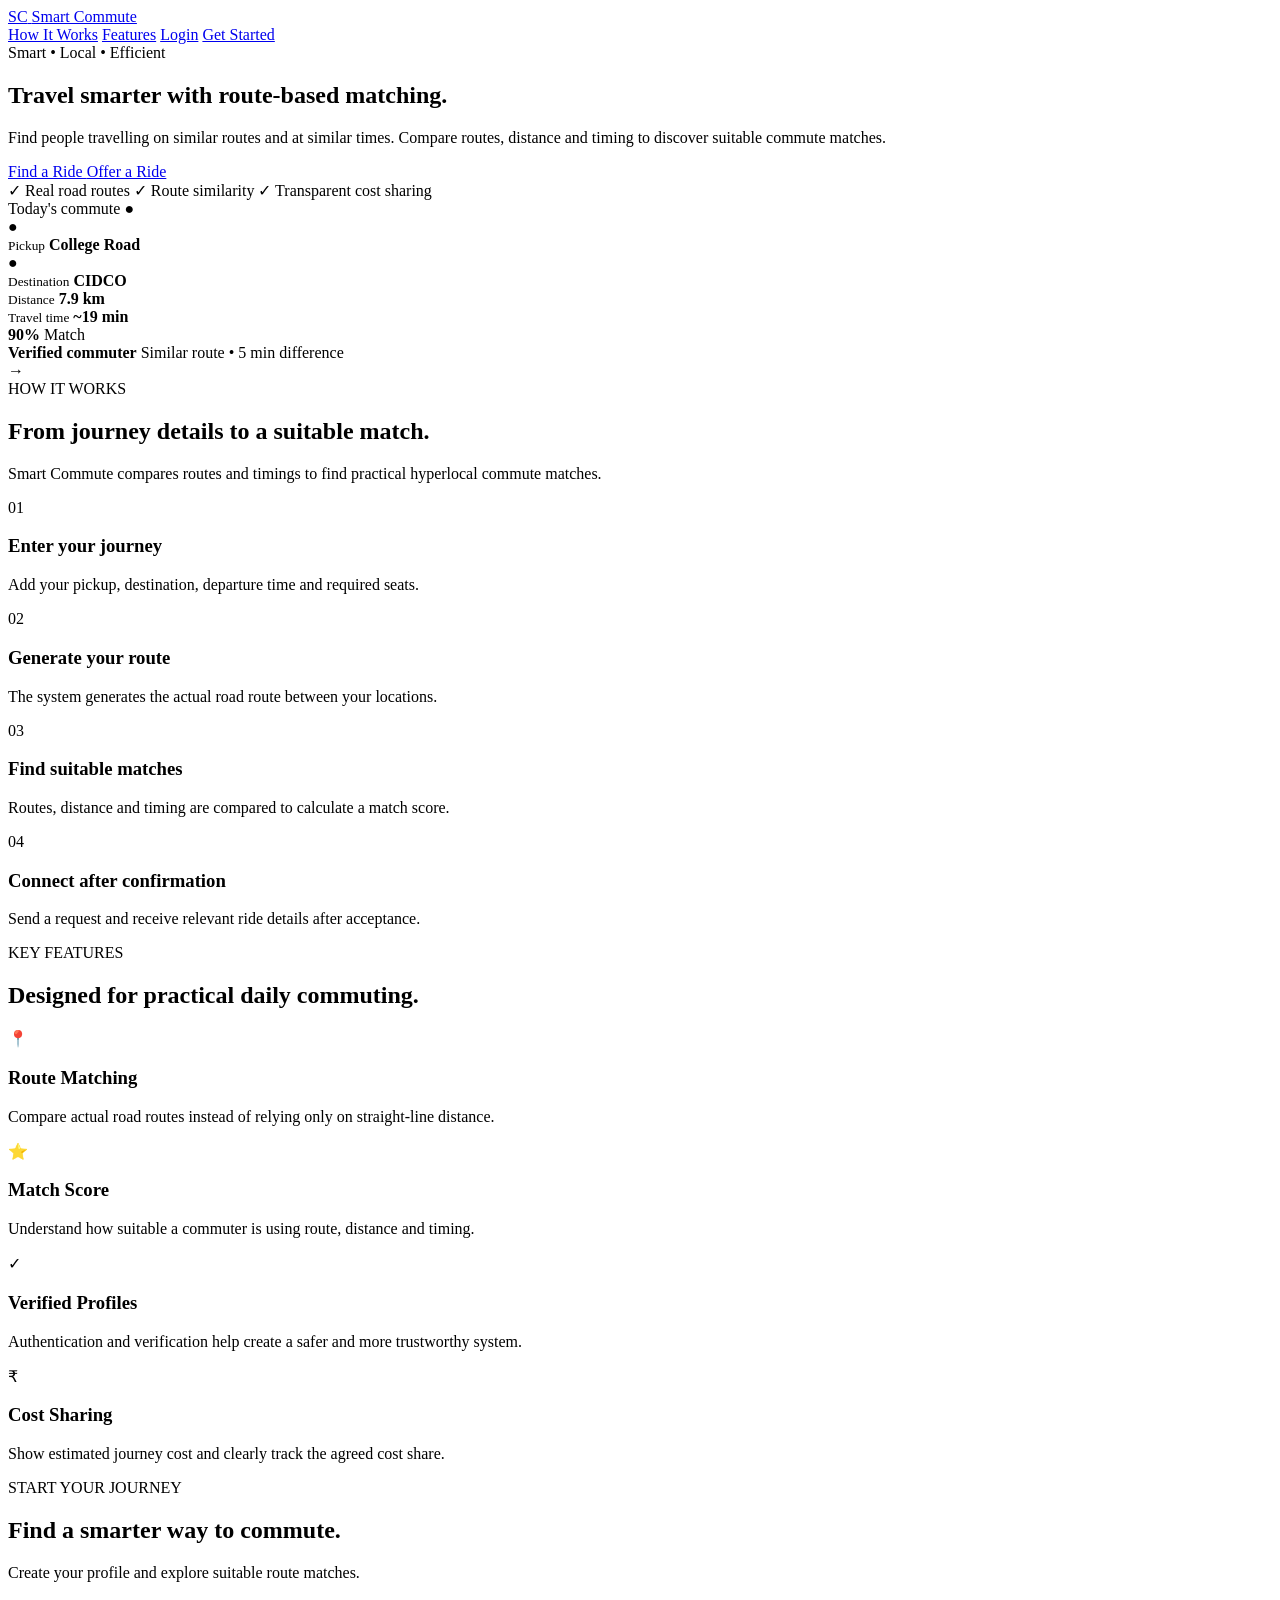
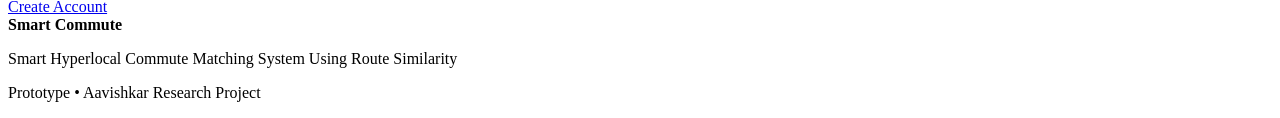
==== index.html @ ad4ae544 "Add initial index.html for Smart Commute app This is the initial commit of the index.html file, whic" ====
<!DOCTYPE html>
<html lang="en">
<head>
    <meta charset="UTF-8">
    <meta name="viewport" content="width=device-width, initial-scale=1.0">

    <title>Smart Commute | Hyperlocal Route Matching</title>

    <link rel="stylesheet" href="css/style.css">
</head>

<body>

    <!-- ================= NAVBAR ================= -->

    <header class="navbar">

        <div class="nav-container">

            <a href="index.html" class="logo">
                <span class="logo-icon">SC</span>
                <span>Smart Commute</span>
            </a>

            <nav class="nav-links">
                <a href="#how-it-works">How It Works</a>
                <a href="#features">Features</a>
                <a href="login.html" class="nav-login">Login</a>
                <a href="register.html" class="btn btn-small">Get Started</a>
            </nav>

        </div>

    </header>


    <!-- ================= HERO ================= -->

    <main>

        <section class="hero">

            <div class="hero-content">

                <div class="hero-badge">
                    Smart • Local • Efficient
                </div>

                <h1>
                    Travel smarter with
                    <span>route-based matching.</span>
                </h1>

                <p class="hero-description">
                    Find people travelling on similar routes and at similar times.
                    Compare routes, distance and timing to discover suitable commute matches.
                </p>

                <div class="hero-buttons">

                    <a href="login.html?mode=requester" class="btn btn-primary">
                        Find a Ride
                    </a>

                    <a href="login.html?mode=provider" class="btn btn-secondary">
                        Offer a Ride
                    </a>

                </div>

                <div class="hero-note">
                    <span>✓</span>
                    Real road routes
                    <span>✓</span>
                    Route similarity
                    <span>✓</span>
                    Transparent cost sharing
                </div>

            </div>


            <!-- Hero visual -->

            <div class="hero-visual">

                <div class="route-card">

                    <div class="route-card-header">
                        <span>Today's commute</span>
                        <span class="status-dot">●</span>
                    </div>

                    <div class="route-point">
                        <div class="point-icon pickup-point">●</div>

                        <div>
                            <small>Pickup</small>
                            <strong>College Road</strong>
                        </div>
                    </div>

                    <div class="route-line"></div>

                    <div class="route-point">
                        <div class="point-icon destination-point">●</div>

                        <div>
                            <small>Destination</small>
                            <strong>CIDCO</strong>
                        </div>
                    </div>

                    <div class="route-info">

                        <div>
                            <small>Distance</small>
                            <strong>7.9 km</strong>
                        </div>

                        <div>
                            <small>Travel time</small>
                            <strong>~19 min</strong>
                        </div>

                    </div>

                </div>


                <div class="match-preview">

                    <div class="match-score">
                        <strong>90%</strong>
                        <span>Match</span>
                    </div>

                    <div class="match-person">
                        <strong>Verified commuter</strong>
                        <span>Similar route • 5 min difference</span>
                    </div>

                    <span class="match-arrow">→</span>

                </div>

            </div>

        </section>


        <!-- ================= HOW IT WORKS ================= -->

        <section class="section" id="how-it-works">

            <div class="section-heading">

                <span class="section-label">HOW IT WORKS</span>

                <h2>
                    From journey details to a suitable match.
                </h2>

                <p>
                    Smart Commute compares routes and timings to find practical
                    hyperlocal commute matches.
                </p>

            </div>


            <div class="steps">

                <div class="step-card">

                    <div class="step-number">01</div>

                    <h3>Enter your journey</h3>

                    <p>
                        Add your pickup, destination, departure time and required seats.
                    </p>

                </div>


                <div class="step-card">

                    <div class="step-number">02</div>

                    <h3>Generate your route</h3>

                    <p>
                        The system generates the actual road route between your locations.
                    </p>

                </div>


                <div class="step-card">

                    <div class="step-number">03</div>

                    <h3>Find suitable matches</h3>

                    <p>
                        Routes, distance and timing are compared to calculate a match score.
                    </p>

                </div>


                <div class="step-card">

                    <div class="step-number">04</div>

                    <h3>Connect after confirmation</h3>

                    <p>
                        Send a request and receive relevant ride details after acceptance.
                    </p>

                </div>

            </div>

        </section>


        <!-- ================= FEATURES ================= -->

        <section class="section features-section" id="features">

            <div class="section-heading">

                <span class="section-label">KEY FEATURES</span>

                <h2>
                    Designed for practical daily commuting.
                </h2>

            </div>


            <div class="feature-grid">

                <article class="feature-card">

                    <div class="feature-icon">📍</div>

                    <h3>Route Matching</h3>

                    <p>
                        Compare actual road routes instead of relying only on straight-line distance.
                    </p>

                </article>


                <article class="feature-card">

                    <div class="feature-icon">⭐</div>

                    <h3>Match Score</h3>

                    <p>
                        Understand how suitable a commuter is using route, distance and timing.
                    </p>

                </article>


                <article class="feature-card">

                    <div class="feature-icon">✓</div>

                    <h3>Verified Profiles</h3>

                    <p>
                        Authentication and verification help create a safer and more trustworthy system.
                    </p>

                </article>


                <article class="feature-card">

                    <div class="feature-icon">₹</div>

                    <h3>Cost Sharing</h3>

                    <p>
                        Show estimated journey cost and clearly track the agreed cost share.
                    </p>

                </article>

            </div>

        </section>


        <!-- ================= CTA ================= -->

        <section class="cta-section">

            <div>

                <span class="section-label">START YOUR JOURNEY</span>

                <h2>
                    Find a smarter way to commute.
                </h2>

                <p>
                    Create your profile and explore suitable route matches.
                </p>

            </div>

            <a href="register.html" class="btn btn-primary">
                Create Account
            </a>

        </section>

    </main>


    <!-- ================= FOOTER ================= -->

    <footer class="footer">

        <div class="footer-container">

            <div>
                <strong>Smart Commute</strong>
                <p>
                    Smart Hyperlocal Commute Matching System Using Route Similarity
                </p>
            </div>

            <p class="footer-copy">
                Prototype • Aavishkar Research Project
            </p>

        </div>

    </footer>


    <script src="js/app.js"></script>

</body>
</html>
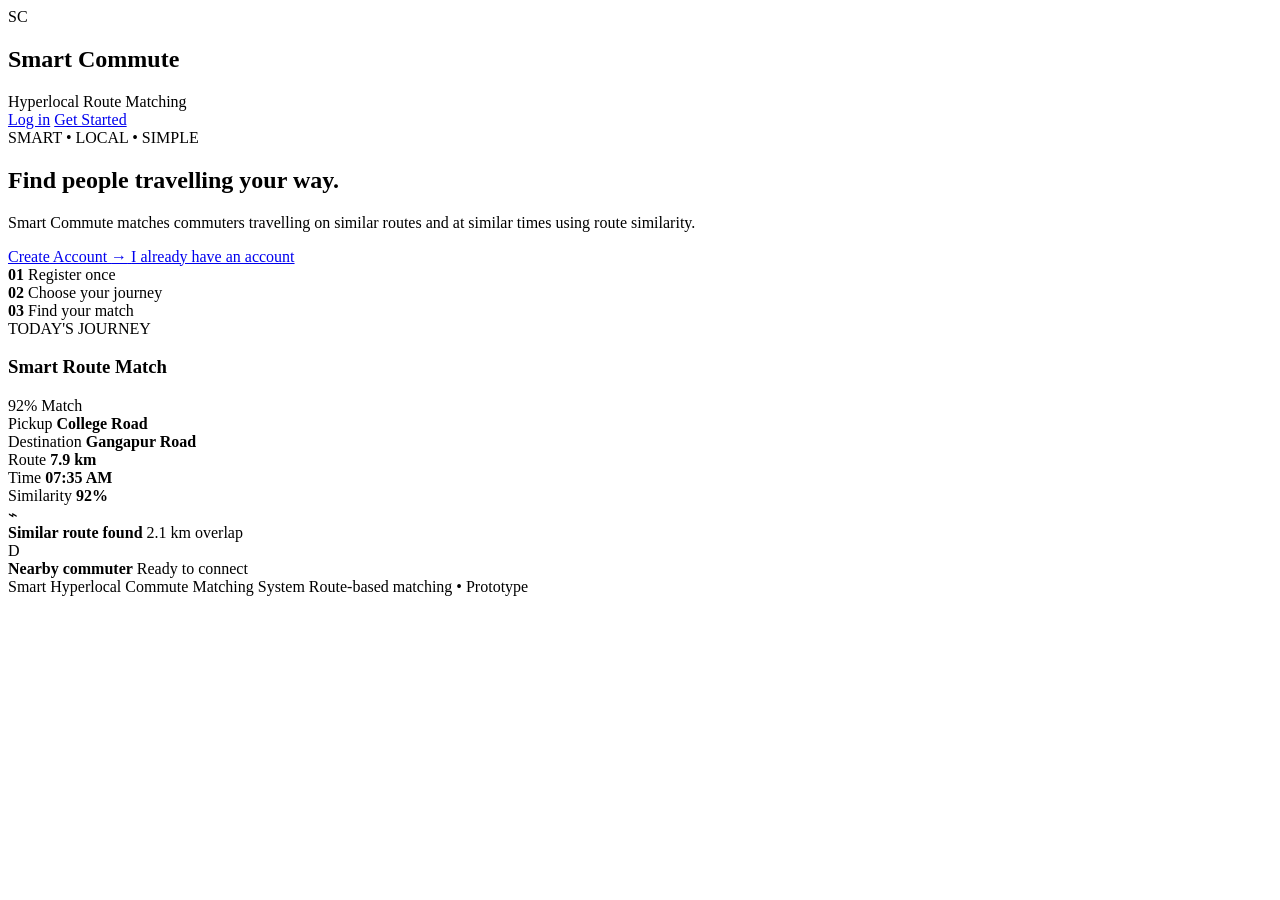
==== commit 674f2ded: "Update index.html" ====
--- a/index.html
+++ b/index.html
@@ -4,352 +4,172 @@
     <meta charset="UTF-8">
     <meta name="viewport" content="width=device-width, initial-scale=1.0">
 
-    <title>Smart Commute | Hyperlocal Route Matching</title>
+    <title>Smart Commute | Hyperlocal Ride Matching</title>
 
     <link rel="stylesheet" href="css/style.css">
 </head>
 
 <body>
 
-    <!-- ================= NAVBAR ================= -->
+<header class="navbar">
+    <div class="brand">
+        <div class="brand-icon">SC</div>
+        <div>
+            <h2>Smart Commute</h2>
+            <span>Hyperlocal Route Matching</span>
+        </div>
+    </div>
 
-    <header class="navbar">
+    <div class="nav-actions">
+        <a href="login.html" class="nav-login">Log in</a>
+        <a href="register.html" class="nav-register">Get Started</a>
+    </div>
+</header>
 
-        <div class="nav-container">
 
-            <a href="index.html" class="logo">
-                <span class="logo-icon">SC</span>
-                <span>Smart Commute</span>
+<main class="hero">
+
+    <section class="hero-content">
+
+        <div class="eyebrow">
+            SMART • LOCAL • SIMPLE
+        </div>
+
+        <h1>
+            Find people travelling
+            <span>your way.</span>
+        </h1>
+
+        <p class="hero-text">
+            Smart Commute matches commuters travelling on similar
+            routes and at similar times using route similarity.
+        </p>
+
+        <div class="hero-buttons">
+            <a href="register.html" class="primary-btn">
+                Create Account
+                <span>→</span>
             </a>
 
-            <nav class="nav-links">
-                <a href="#how-it-works">How It Works</a>
-                <a href="#features">Features</a>
-                <a href="login.html" class="nav-login">Login</a>
-                <a href="register.html" class="btn btn-small">Get Started</a>
-            </nav>
-
+            <a href="login.html" class="secondary-btn">
+                I already have an account
+            </a>
         </div>
 
-    </header>
+        <div class="trust-row">
+            <div>
+                <strong>01</strong>
+                <span>Register once</span>
+            </div>
+
+            <div>
+                <strong>02</strong>
+                <span>Choose your journey</span>
+            </div>
+
+            <div>
+                <strong>03</strong>
+                <span>Find your match</span>
+            </div>
+        </div>
+
+    </section>
 
 
-    <!-- ================= HERO ================= -->
+    <section class="hero-visual">
 
-    <main>
+        <div class="route-card">
 
-        <section class="hero">
-
-            <div class="hero-content">
-
-                <div class="hero-badge">
-                    Smart • Local • Efficient
+            <div class="route-top">
+                <div>
+                    <span class="small-label">TODAY'S JOURNEY</span>
+                    <h3>Smart Route Match</h3>
                 </div>
 
-                <h1>
-                    Travel smarter with
-                    <span>route-based matching.</span>
-                </h1>
+                <div class="match-badge">92% Match</div>
+            </div>
 
-                <p class="hero-description">
-                    Find people travelling on similar routes and at similar times.
-                    Compare routes, distance and timing to discover suitable commute matches.
-                </p>
 
-                <div class="hero-buttons">
+            <div class="route-line">
 
-                    <a href="login.html?mode=requester" class="btn btn-primary">
-                        Find a Ride
-                    </a>
+                <div class="route-point">
+                    <div class="point start"></div>
 
-                    <a href="login.html?mode=provider" class="btn btn-secondary">
-                        Offer a Ride
-                    </a>
-
+                    <div>
+                        <span>Pickup</span>
+                        <strong>College Road</strong>
+                    </div>
                 </div>
 
-                <div class="hero-note">
-                    <span>✓</span>
-                    Real road routes
-                    <span>✓</span>
-                    Route similarity
-                    <span>✓</span>
-                    Transparent cost sharing
+
+                <div class="route-path">
+                    <div class="path-line"></div>
+                    <div class="path-dot"></div>
+                    <div class="path-line"></div>
+                </div>
+
+
+                <div class="route-point">
+                    <div class="point end"></div>
+
+                    <div>
+                        <span>Destination</span>
+                        <strong>Gangapur Road</strong>
+                    </div>
                 </div>
 
             </div>
 
 
-            <!-- Hero visual -->
+            <div class="route-stats">
 
-            <div class="hero-visual">
-
-                <div class="route-card">
-
-                    <div class="route-card-header">
-                        <span>Today's commute</span>
-                        <span class="status-dot">●</span>
-                    </div>
-
-                    <div class="route-point">
-                        <div class="point-icon pickup-point">●</div>
-
-                        <div>
-                            <small>Pickup</small>
-                            <strong>College Road</strong>
-                        </div>
-                    </div>
-
-                    <div class="route-line"></div>
-
-                    <div class="route-point">
-                        <div class="point-icon destination-point">●</div>
-
-                        <div>
-                            <small>Destination</small>
-                            <strong>CIDCO</strong>
-                        </div>
-                    </div>
-
-                    <div class="route-info">
-
-                        <div>
-                            <small>Distance</small>
-                            <strong>7.9 km</strong>
-                        </div>
-
-                        <div>
-                            <small>Travel time</small>
-                            <strong>~19 min</strong>
-                        </div>
-
-                    </div>
-
+                <div>
+                    <span>Route</span>
+                    <strong>7.9 km</strong>
                 </div>
 
+                <div>
+                    <span>Time</span>
+                    <strong>07:35 AM</strong>
+                </div>
 
-                <div class="match-preview">
-
-                    <div class="match-score">
-                        <strong>90%</strong>
-                        <span>Match</span>
-                    </div>
-
-                    <div class="match-person">
-                        <strong>Verified commuter</strong>
-                        <span>Similar route • 5 min difference</span>
-                    </div>
-
-                    <span class="match-arrow">→</span>
-
+                <div>
+                    <span>Similarity</span>
+                    <strong>92%</strong>
                 </div>
 
             </div>
 
-        </section>
+        </div>
 
 
-        <!-- ================= HOW IT WORKS ================= -->
-
-        <section class="section" id="how-it-works">
-
-            <div class="section-heading">
-
-                <span class="section-label">HOW IT WORKS</span>
-
-                <h2>
-                    From journey details to a suitable match.
-                </h2>
-
-                <p>
-                    Smart Commute compares routes and timings to find practical
-                    hyperlocal commute matches.
-                </p>
-
+        <div class="floating-card floating-one">
+            <div class="floating-icon">⌁</div>
+            <div>
+                <strong>Similar route found</strong>
+                <span>2.1 km overlap</span>
             </div>
+        </div>
 
 
-            <div class="steps">
+        <div class="floating-card floating-two">
+            <div class="avatar">D</div>
+            <div>
+                <strong>Nearby commuter</strong>
+                <span>Ready to connect</span>
+            </div>
+        </div>
 
-                <div class="step-card">
+    </section>
 
-                    <div class="step-number">01</div>
-
-                    <h3>Enter your journey</h3>
-
-                    <p>
-                        Add your pickup, destination, departure time and required seats.
-                    </p>
-
-                </div>
+</main>
 
 
-                <div class="step-card">
-
-                    <div class="step-number">02</div>
-
-                    <h3>Generate your route</h3>
-
-                    <p>
-                        The system generates the actual road route between your locations.
-                    </p>
-
-                </div>
+<footer class="landing-footer">
+    <span>Smart Hyperlocal Commute Matching System</span>
+    <span>Route-based matching • Prototype</span>
+</footer>
 
 
-                <div class="step-card">
-
-                    <div class="step-number">03</div>
-
-                    <h3>Find suitable matches</h3>
-
-                    <p>
-                        Routes, distance and timing are compared to calculate a match score.
-                    </p>
-
-                </div>
-
-
-                <div class="step-card">
-
-                    <div class="step-number">04</div>
-
-                    <h3>Connect after confirmation</h3>
-
-                    <p>
-                        Send a request and receive relevant ride details after acceptance.
-                    </p>
-
-                </div>
-
-            </div>
-
-        </section>
-
-
-        <!-- ================= FEATURES ================= -->
-
-        <section class="section features-section" id="features">
-
-            <div class="section-heading">
-
-                <span class="section-label">KEY FEATURES</span>
-
-                <h2>
-                    Designed for practical daily commuting.
-                </h2>
-
-            </div>
-
-
-            <div class="feature-grid">
-
-                <article class="feature-card">
-
-                    <div class="feature-icon">📍</div>
-
-                    <h3>Route Matching</h3>
-
-                    <p>
-                        Compare actual road routes instead of relying only on straight-line distance.
-                    </p>
-
-                </article>
-
-
-                <article class="feature-card">
-
-                    <div class="feature-icon">⭐</div>
-
-                    <h3>Match Score</h3>
-
-                    <p>
-                        Understand how suitable a commuter is using route, distance and timing.
-                    </p>
-
-                </article>
-
-
-                <article class="feature-card">
-
-                    <div class="feature-icon">✓</div>
-
-                    <h3>Verified Profiles</h3>
-
-                    <p>
-                        Authentication and verification help create a safer and more trustworthy system.
-                    </p>
-
-                </article>
-
-
-                <article class="feature-card">
-
-                    <div class="feature-icon">₹</div>
-
-                    <h3>Cost Sharing</h3>
-
-                    <p>
-                        Show estimated journey cost and clearly track the agreed cost share.
-                    </p>
-
-                </article>
-
-            </div>
-
-        </section>
-
-
-        <!-- ================= CTA ================= -->
-
-        <section class="cta-section">
-
-            <div>
-
-                <span class="section-label">START YOUR JOURNEY</span>
-
-                <h2>
-                    Find a smarter way to commute.
-                </h2>
-
-                <p>
-                    Create your profile and explore suitable route matches.
-                </p>
-
-            </div>
-
-            <a href="register.html" class="btn btn-primary">
-                Create Account
-            </a>
-
-        </section>
-
-    </main>
-
-
-    <!-- ================= FOOTER ================= -->
-
-    <footer class="footer">
-
-        <div class="footer-container">
-
-            <div>
-                <strong>Smart Commute</strong>
-                <p>
-                    Smart Hyperlocal Commute Matching System Using Route Similarity
-                </p>
-            </div>
-
-            <p class="footer-copy">
-                Prototype • Aavishkar Research Project
-            </p>
-
-        </div>
-
-    </footer>
-
-
-    <script src="js/app.js"></script>
-
 </body>
-</html>
+</html>
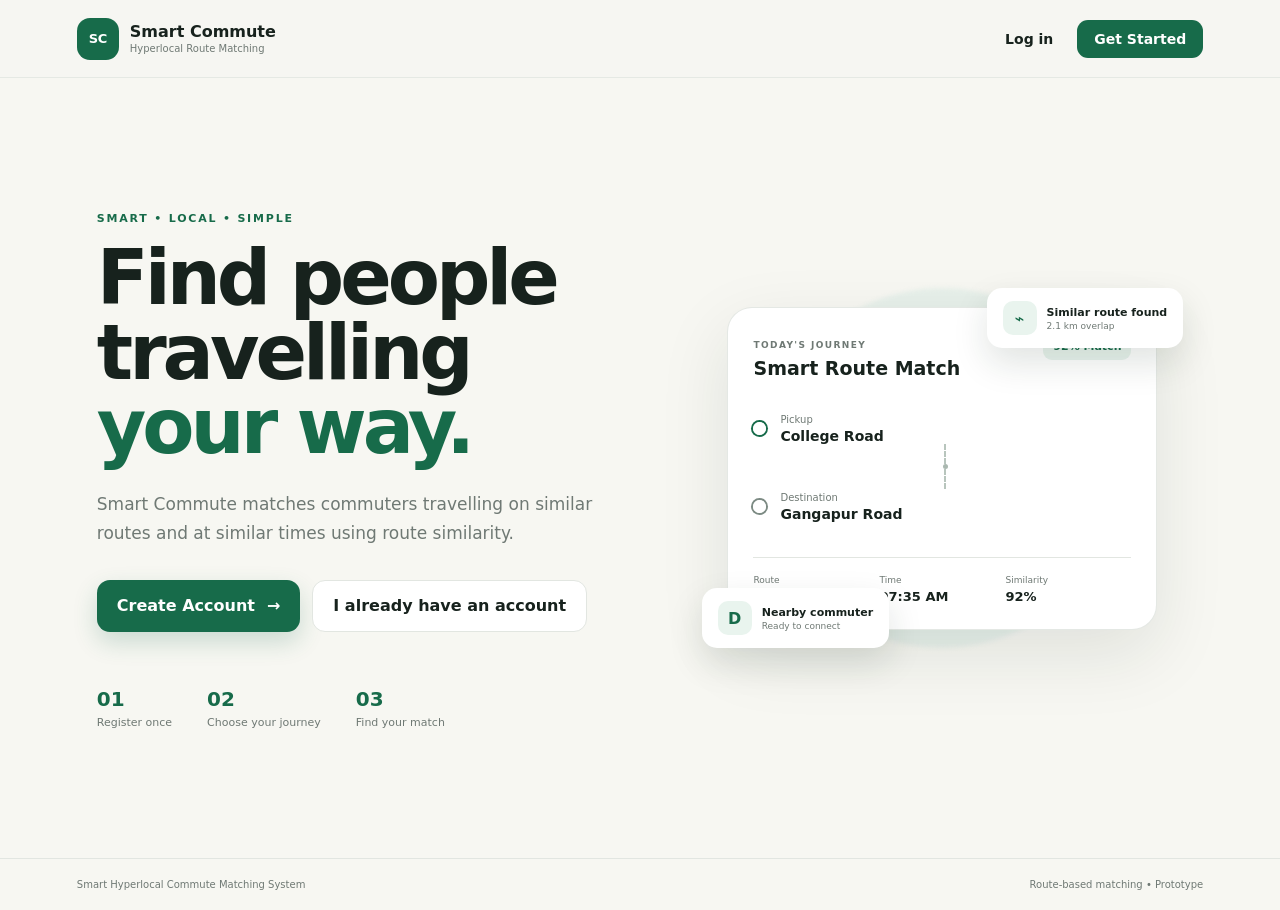
==== commit d3a6a671: "Update index.html" ====
--- a/index.html
+++ b/index.html
@@ -6,7 +6,7 @@
 
     <title>Smart Commute | Hyperlocal Ride Matching</title>
 
-    <link rel="stylesheet" href="css/style.css">
+    <link rel="stylesheet" href="style.css">
 </head>
 
 <body>
--- a/style.css
+++ b/style.css
@@ -0,0 +1,2088 @@
+/* =========================================================
+   SMART COMMUTE
+   Stage 1 UI
+   ========================================================= */
+
+
+/* ---------------------------------------------------------
+   RESET
+   --------------------------------------------------------- */
+
+* {
+    margin: 0;
+    padding: 0;
+    box-sizing: border-box;
+}
+
+
+:root {
+
+    --ink: #17221d;
+    --muted: #6f7974;
+
+    --green: #176b4a;
+    --green-dark: #0e4f36;
+    --green-light: #e9f4ee;
+
+    --cream: #f7f7f2;
+    --white: #ffffff;
+
+    --border: #e2e6e1;
+
+    --shadow:
+        0 24px 70px rgba(22, 43, 32, 0.10);
+
+    --radius: 24px;
+
+}
+
+
+html {
+    scroll-behavior: smooth;
+}
+
+
+body {
+
+    font-family:
+        Inter,
+        ui-sans-serif,
+        system-ui,
+        -apple-system,
+        BlinkMacSystemFont,
+        "Segoe UI",
+        sans-serif;
+
+    color: var(--ink);
+
+    background: var(--cream);
+
+    min-height: 100vh;
+
+}
+
+
+a {
+    color: inherit;
+    text-decoration: none;
+}
+
+
+button,
+input {
+    font: inherit;
+}
+
+
+/* ---------------------------------------------------------
+   COMMON
+   --------------------------------------------------------- */
+
+.eyebrow {
+
+    display: inline-block;
+
+    font-size: 11px;
+
+    font-weight: 800;
+
+    letter-spacing: 1.8px;
+
+    color: var(--green);
+
+}
+
+
+.brand-icon {
+
+    width: 42px;
+    height: 42px;
+
+    border-radius: 13px;
+
+    display: flex;
+    align-items: center;
+    justify-content: center;
+
+    background: var(--green);
+
+    color: white;
+
+    font-size: 13px;
+    font-weight: 900;
+
+    letter-spacing: -0.5px;
+
+}
+
+
+.primary-btn,
+.secondary-btn {
+
+    min-height: 52px;
+
+    padding: 0 20px;
+
+    border-radius: 13px;
+
+    display: inline-flex;
+
+    align-items: center;
+
+    justify-content: center;
+
+    gap: 12px;
+
+    font-weight: 750;
+
+    transition: 0.2s ease;
+
+}
+
+
+.primary-btn {
+
+    background: var(--green);
+
+    color: white;
+
+    box-shadow:
+        0 10px 25px rgba(23, 107, 74, 0.20);
+
+}
+
+
+.primary-btn:hover {
+
+    background: var(--green-dark);
+
+    transform: translateY(-2px);
+
+}
+
+
+.secondary-btn {
+
+    background: white;
+
+    border: 1px solid var(--border);
+
+}
+
+
+.secondary-btn:hover {
+
+    border-color: #bfc9c3;
+
+    transform: translateY(-2px);
+
+}
+
+
+/* ---------------------------------------------------------
+   LANDING NAVBAR
+   --------------------------------------------------------- */
+
+.navbar {
+
+    height: 78px;
+
+    padding: 0 6vw;
+
+    display: flex;
+
+    align-items: center;
+
+    justify-content: space-between;
+
+    background: rgba(247, 247, 242, 0.9);
+
+    border-bottom: 1px solid rgba(226, 230, 225, 0.8);
+
+}
+
+
+.brand {
+
+    display: flex;
+
+    align-items: center;
+
+    gap: 11px;
+
+}
+
+
+.brand h2 {
+
+    font-size: 16px;
+
+    line-height: 1.1;
+
+}
+
+
+.brand span {
+
+    display: block;
+
+    margin-top: 3px;
+
+    font-size: 10px;
+
+    color: var(--muted);
+
+}
+
+
+.nav-actions {
+
+    display: flex;
+
+    align-items: center;
+
+    gap: 10px;
+
+}
+
+
+.nav-login {
+
+    padding: 10px 14px;
+
+    font-weight: 700;
+
+    font-size: 14px;
+
+}
+
+
+.nav-register {
+
+    padding: 11px 17px;
+
+    border-radius: 11px;
+
+    background: var(--green);
+
+    color: white;
+
+    font-size: 14px;
+
+    font-weight: 750;
+
+}
+
+
+/* ---------------------------------------------------------
+   LANDING HERO
+   --------------------------------------------------------- */
+
+.hero {
+
+    min-height: calc(100vh - 120px);
+
+    max-width: 1240px;
+
+    margin: auto;
+
+    padding: 80px 6vw;
+
+    display: grid;
+
+    grid-template-columns: 1fr 0.9fr;
+
+    align-items: center;
+
+    gap: 70px;
+
+}
+
+
+.hero-content h1 {
+
+    margin-top: 15px;
+
+    max-width: 650px;
+
+    font-size: clamp(46px, 6vw, 76px);
+
+    line-height: 0.98;
+
+    letter-spacing: -4px;
+
+}
+
+
+.hero-content h1 span {
+
+    color: var(--green);
+
+}
+
+
+.hero-text {
+
+    max-width: 560px;
+
+    margin-top: 25px;
+
+    color: var(--muted);
+
+    font-size: 17px;
+
+    line-height: 1.7;
+
+}
+
+
+.hero-buttons {
+
+    margin-top: 32px;
+
+    display: flex;
+
+    gap: 12px;
+
+    flex-wrap: wrap;
+
+}
+
+
+.trust-row {
+
+    margin-top: 55px;
+
+    display: flex;
+
+    gap: 35px;
+
+}
+
+
+.trust-row div {
+
+    display: flex;
+
+    flex-direction: column;
+
+    gap: 5px;
+
+}
+
+
+.trust-row strong {
+
+    font-size: 20px;
+
+    color: var(--green);
+
+}
+
+
+.trust-row span {
+
+    font-size: 11px;
+
+    color: var(--muted);
+
+}
+/* ---------------------------------------------------------
+   HERO VISUAL
+   --------------------------------------------------------- */
+
+.hero-visual {
+
+    min-height: 460px;
+
+    position: relative;
+
+    display: flex;
+
+    align-items: center;
+
+    justify-content: center;
+
+}
+
+
+.hero-visual::before {
+
+    content: "";
+
+    position: absolute;
+
+    width: 360px;
+
+    height: 360px;
+
+    border-radius: 50%;
+
+    background: #e7f0ea;
+
+    filter: blur(2px);
+
+}
+
+
+.route-card {
+
+    position: relative;
+
+    z-index: 2;
+
+    width: min(430px, 90%);
+
+    padding: 25px;
+
+    border-radius: 25px;
+
+    background: white;
+
+    box-shadow: var(--shadow);
+
+    border: 1px solid rgba(226, 230, 225, 0.9);
+
+}
+
+
+.route-top {
+
+    display: flex;
+
+    justify-content: space-between;
+
+    align-items: flex-start;
+
+    gap: 15px;
+
+}
+
+
+.small-label {
+
+    font-size: 9px;
+
+    font-weight: 800;
+
+    color: var(--muted);
+
+    letter-spacing: 1.4px;
+
+}
+
+
+.route-top h3 {
+
+    margin-top: 5px;
+
+    font-size: 19px;
+
+}
+
+
+.match-badge {
+
+    padding: 7px 10px;
+
+    border-radius: 9px;
+
+    background: var(--green-light);
+
+    color: var(--green);
+
+    font-size: 11px;
+
+    font-weight: 800;
+
+}
+
+
+.route-line {
+
+    margin: 35px 0;
+
+}
+
+
+.route-point {
+
+    display: flex;
+
+    gap: 14px;
+
+    align-items: center;
+
+}
+
+
+.route-point span {
+
+    display: block;
+
+    font-size: 10px;
+
+    color: var(--muted);
+
+}
+
+
+.route-point strong {
+
+    display: block;
+
+    margin-top: 3px;
+
+    font-size: 14px;
+
+}
+
+
+.point {
+
+    width: 13px;
+    height: 13px;
+
+    border-radius: 50%;
+
+    border: 3px solid white;
+
+    box-shadow: 0 0 0 2px var(--green);
+
+}
+
+
+.point.end {
+
+    box-shadow: 0 0 0 2px #7d8b84;
+
+}
+
+
+.route-path {
+
+    height: 48px;
+
+    margin-left: 6px;
+
+    display: flex;
+
+    flex-direction: column;
+
+    align-items: center;
+
+}
+
+
+.path-line {
+
+    width: 2px;
+
+    height: 20px;
+
+    border-left: 2px dashed #b8c5bd;
+
+}
+
+
+.path-dot {
+
+    width: 5px;
+    height: 5px;
+
+    border-radius: 50%;
+
+    background: #aab8b0;
+
+}
+
+
+.route-stats {
+
+    padding-top: 17px;
+
+    border-top: 1px solid var(--border);
+
+    display: grid;
+
+    grid-template-columns: repeat(3, 1fr);
+
+}
+
+
+.route-stats span {
+
+    display: block;
+
+    font-size: 9px;
+
+    color: var(--muted);
+
+}
+
+
+.route-stats strong {
+
+    display: block;
+
+    margin-top: 4px;
+
+    font-size: 13px;
+
+}
+
+
+.floating-card {
+
+    position: absolute;
+
+    z-index: 3;
+
+    padding: 13px 16px;
+
+    background: white;
+
+    border-radius: 15px;
+
+    box-shadow:
+        0 15px 35px rgba(22, 43, 32, 0.13);
+
+    display: flex;
+
+    align-items: center;
+
+    gap: 10px;
+
+}
+
+
+.floating-one {
+
+    top: 50px;
+
+    right: 0;
+
+}
+
+
+.floating-two {
+
+    bottom: 50px;
+
+    left: 0;
+
+}
+
+
+.floating-icon,
+.avatar {
+
+    width: 34px;
+    height: 34px;
+
+    border-radius: 10px;
+
+    background: var(--green-light);
+
+    color: var(--green);
+
+    display: flex;
+
+    align-items: center;
+
+    justify-content: center;
+
+    font-weight: 800;
+
+}
+
+
+.floating-card strong {
+
+    display: block;
+
+    font-size: 11px;
+
+}
+
+
+.floating-card span {
+
+    display: block;
+
+    margin-top: 2px;
+
+    color: var(--muted);
+
+    font-size: 9px;
+
+}
+
+
+/* ---------------------------------------------------------
+   FOOTER
+   --------------------------------------------------------- */
+
+.landing-footer {
+
+    padding: 20px 6vw;
+
+    display: flex;
+
+    justify-content: space-between;
+
+    color: var(--muted);
+
+    font-size: 10px;
+
+    border-top: 1px solid var(--border);
+
+}
+
+/* ---------------------------------------------------------
+   AUTH
+   --------------------------------------------------------- */
+
+.auth-body {
+
+    background: #f4f6f2;
+
+}
+
+
+.auth-layout {
+
+    min-height: 100vh;
+
+    display: grid;
+
+    grid-template-columns: 0.9fr 1.1fr;
+
+}
+
+
+.auth-brand-panel {
+
+    padding: 45px 7vw;
+
+    background:
+        radial-gradient(circle at 75% 20%, #326f57 0, transparent 28%),
+        linear-gradient(145deg, #123f2d, #0b2b20);
+
+    color: white;
+
+    display: flex;
+
+    flex-direction: column;
+
+}
+
+
+.auth-brand {
+
+    display: flex;
+
+    align-items: center;
+
+    gap: 11px;
+
+}
+
+
+.auth-brand .brand-icon {
+
+    background: white;
+
+    color: var(--green);
+
+}
+
+
+.auth-brand strong {
+
+    display: block;
+
+    font-size: 16px;
+
+}
+
+
+.auth-brand span {
+
+    display: block;
+
+    margin-top: 3px;
+
+    font-size: 10px;
+
+    opacity: 0.65;
+
+}
+
+
+.auth-intro {
+
+    margin-top: auto;
+
+    margin-bottom: 50px;
+
+    max-width: 480px;
+
+}
+
+
+.auth-intro .eyebrow {
+
+    color: #a9d6bf;
+
+}
+
+
+.auth-intro h1 {
+
+    margin-top: 15px;
+
+    font-size: clamp(38px, 4vw, 60px);
+
+    line-height: 1.02;
+
+    letter-spacing: -3px;
+
+}
+
+
+.auth-intro h1 span {
+
+    color: #a9d6bf;
+
+}
+
+
+.auth-intro p {
+
+    margin-top: 22px;
+
+    max-width: 420px;
+
+    color: rgba(255,255,255,0.68);
+
+    line-height: 1.7;
+
+    font-size: 14px;
+
+}
+
+
+.auth-points {
+
+    margin-bottom: 20px;
+
+    display: flex;
+
+    flex-direction: column;
+
+    gap: 15px;
+
+}
+
+
+.auth-points div {
+
+    display: flex;
+
+    align-items: center;
+
+    gap: 10px;
+
+    color: rgba(255,255,255,0.78);
+
+    font-size: 12px;
+
+}
+
+
+.check {
+
+    width: 23px;
+    height: 23px;
+
+    border-radius: 50%;
+
+    display: flex;
+
+    align-items: center;
+
+    justify-content: center;
+
+    background: rgba(255,255,255,0.1);
+
+    color: #a9d6bf;
+
+}
+
+
+.auth-form-panel {
+
+    display: flex;
+
+    align-items: center;
+
+    justify-content: center;
+
+    padding: 45px 6vw;
+
+    background: #fbfcf9;
+
+}
+
+
+.auth-form-container {
+
+    width: 100%;
+
+    max-width: 510px;
+
+}
+
+
+.form-heading {
+
+    margin-bottom: 30px;
+
+}
+
+
+.form-label {
+
+    font-size: 10px;
+
+    font-weight: 850;
+
+    letter-spacing: 1.6px;
+
+    color: var(--green);
+
+}
+
+
+.form-heading h2 {
+
+    margin-top: 8px;
+
+    font-size: 32px;
+
+    letter-spacing: -1.2px;
+
+}
+
+
+.form-heading p {
+
+    margin-top: 8px;
+
+    color: var(--muted);
+
+    font-size: 13px;
+
+}
+
+
+.auth-form {
+
+    display: flex;
+
+    flex-direction: column;
+
+    gap: 18px;
+
+}
+
+
+.form-row {
+
+    display: grid;
+
+    grid-template-columns: 1fr 1fr;
+
+    gap: 15px;
+
+}
+
+
+.input-group {
+
+    display: flex;
+
+    flex-direction: column;
+
+    gap: 7px;
+
+}
+
+
+.input-group label {
+
+    font-size: 11px;
+
+    font-weight: 750;
+
+    color: #3e4943;
+
+}
+
+
+.input-group input {
+
+    width: 100%;
+
+    height: 49px;
+
+    padding: 0 14px;
+
+    border: 1px solid #dce1dd;
+
+    border-radius: 11px;
+
+    background: white;
+
+    outline: none;
+
+    color: var(--ink);
+
+    font-size: 13px;
+
+    transition: 0.2s ease;
+
+}
+
+
+.input-group input:focus {
+
+    border-color: var(--green);
+
+    box-shadow:
+        0 0 0 3px rgba(23, 107, 74, 0.08);
+
+}
+
+
+.password-wrapper {
+
+    position: relative;
+
+}
+
+
+.password-wrapper input {
+
+    padding-right: 60px;
+
+}
+
+
+.password-toggle {
+
+    position: absolute;
+
+    right: 10px;
+
+    top: 50%;
+
+    transform: translateY(-50%);
+
+    border: 0;
+
+    background: transparent;
+
+    color: var(--green);
+
+    font-size: 10px;
+
+    font-weight: 800;
+
+    cursor: pointer;
+
+}
+
+
+.submit-btn {
+
+    width: 100%;
+
+    height: 52px;
+
+    margin-top: 5px;
+
+    border: 0;
+
+    border-radius: 12px;
+
+    background: var(--green);
+
+    color: white;
+
+    font-weight: 800;
+
+    cursor: pointer;
+
+    display: flex;
+
+    align-items: center;
+
+    justify-content: center;
+
+    gap: 12px;
+
+    transition: 0.2s ease;
+
+}
+
+
+.submit-btn:hover {
+
+    background: var(--green-dark);
+
+    transform: translateY(-1px);
+
+}
+
+
+.form-message {
+
+    min-height: 17px;
+
+    font-size: 11px;
+
+    font-weight: 650;
+
+}
+
+
+.form-message.error {
+
+    color: #c0392b;
+
+}
+
+
+.form-message.success {
+
+    color: var(--green);
+
+}
+
+
+.auth-switch {
+
+    margin-top: 23px;
+
+    text-align: center;
+
+    color: var(--muted);
+
+    font-size: 12px;
+
+}
+
+
+.auth-switch a {
+
+    color: var(--green);
+
+    font-weight: 800;
+
+}
+
+
+.auth-note {
+
+    margin-top: 25px;
+
+    text-align: center;
+
+    color: #9aa39e;
+
+    font-size: 9px;
+
+    line-height: 1.5;
+
+}
+
+
+.mobile-brand {
+
+    display: none;
+
+}
+/* ---------------------------------------------------------
+   LOGIN PREVIEW
+   --------------------------------------------------------- */
+
+.login-preview {
+
+    margin-top: auto;
+
+    margin-bottom: 20px;
+
+    width: 100%;
+
+    max-width: 390px;
+
+}
+
+
+.preview-header {
+
+    margin-bottom: 12px;
+
+    font-size: 9px;
+
+    letter-spacing: 1.5px;
+
+    color: rgba(255,255,255,0.5);
+
+}
+
+
+.preview-choice {
+
+    margin-top: 10px;
+
+    padding: 15px;
+
+    border: 1px solid rgba(255,255,255,0.10);
+
+    border-radius: 15px;
+
+    background: rgba(255,255,255,0.05);
+
+    display: flex;
+
+    gap: 12px;
+
+    align-items: center;
+
+}
+
+
+.choice-icon {
+
+    width: 37px;
+    height: 37px;
+
+    border-radius: 11px;
+
+    display: flex;
+
+    align-items: center;
+
+    justify-content: center;
+
+    background: rgba(169,214,191,0.13);
+
+    color: #a9d6bf;
+
+    font-size: 19px;
+
+}
+
+
+.preview-choice strong {
+
+    display: block;
+
+    font-size: 12px;
+
+}
+
+
+.preview-choice span {
+
+    display: block;
+
+    margin-top: 3px;
+
+    font-size: 9px;
+
+    color: rgba(255,255,255,0.5);
+
+}
+
+
+/* ---------------------------------------------------------
+   DASHBOARD
+   --------------------------------------------------------- */
+
+.dashboard-body {
+
+    background: #f6f7f3;
+
+}
+
+
+.app-navbar {
+
+    height: 74px;
+
+    padding: 0 5vw;
+
+    background: white;
+
+    border-bottom: 1px solid var(--border);
+
+    display: flex;
+
+    align-items: center;
+
+    justify-content: space-between;
+
+}
+
+
+.app-brand {
+
+    display: flex;
+
+    align-items: center;
+
+    gap: 11px;
+
+}
+
+
+.app-brand strong {
+
+    display: block;
+
+    font-size: 15px;
+
+}
+
+
+.app-brand span {
+
+    display: block;
+
+    margin-top: 2px;
+
+    font-size: 9px;
+
+    color: var(--muted);
+
+}
+
+
+.app-user {
+
+    display: flex;
+
+    align-items: center;
+
+    gap: 10px;
+
+}
+
+
+.user-avatar {
+
+    width: 38px;
+    height: 38px;
+
+    border-radius: 50%;
+
+    display: flex;
+
+    align-items: center;
+
+    justify-content: center;
+
+    background: var(--green-light);
+
+    color: var(--green);
+
+    font-weight: 850;
+
+    font-size: 13px;
+
+}
+
+
+.user-info strong {
+
+    display: block;
+
+    font-size: 11px;
+
+}
+
+
+.user-info span {
+
+    display: block;
+
+    margin-top: 2px;
+
+    color: var(--muted);
+
+    font-size: 9px;
+
+}
+
+
+.logout-btn {
+
+    margin-left: 15px;
+
+    padding: 8px 11px;
+
+    border: 1px solid var(--border);
+
+    border-radius: 9px;
+
+    background: white;
+
+    color: var(--muted);
+
+    cursor: pointer;
+
+    font-size: 10px;
+
+    font-weight: 700;
+
+}
+
+
+.dashboard-main {
+
+    max-width: 1150px;
+
+    margin: auto;
+
+    padding: 70px 5vw;
+
+}
+
+
+.dashboard-welcome {
+
+    display: flex;
+
+    align-items: flex-end;
+
+    justify-content: space-between;
+
+    gap: 30px;
+
+}
+
+
+.dashboard-welcome h1 {
+
+    margin-top: 10px;
+
+    max-width: 600px;
+
+    font-size: clamp(35px, 5vw, 56px);
+
+    line-height: 1;
+
+    letter-spacing: -2.5px;
+
+}
+
+
+.dashboard-welcome p {
+
+    max-width: 570px;
+
+    margin-top: 17px;
+
+    color: var(--muted);
+
+    line-height: 1.6;
+
+    font-size: 14px;
+
+}
+
+
+.dashboard-date {
+
+    padding: 17px 20px;
+
+    min-width: 190px;
+
+    border-radius: 15px;
+
+    background: white;
+
+    border: 1px solid var(--border);
+
+}
+
+
+.dashboard-date span {
+
+    display: block;
+
+    font-size: 8px;
+
+    letter-spacing: 1.2px;
+
+    font-weight: 800;
+
+    color: var(--muted);
+
+}
+
+
+.dashboard-date strong {
+
+    display: block;
+
+    margin-top: 7px;
+
+    font-size: 11px;
+
+    overflow: hidden;
+
+    text-overflow: ellipsis;
+
+}
+
+
+.choice-grid {
+
+    margin-top: 50px;
+
+    display: grid;
+
+    grid-template-columns: 1fr 1fr;
+
+    gap: 20px;
+
+}
+
+
+.action-card {
+
+    min-height: 320px;
+
+    padding: 30px;
+
+    text-align: left;
+
+    border: 1px solid var(--border);
+
+    border-radius: 24px;
+
+    cursor: pointer;
+
+    transition: 0.25s ease;
+
+    display: flex;
+
+    flex-direction: column;
+
+    justify-content: space-between;
+
+}
+
+
+.find-card {
+
+    background: #edf5f0;
+
+}
+
+
+.offer-card {
+
+    background: #ecefeb;
+
+}
+
+
+.action-card:hover {
+
+    transform: translateY(-6px);
+
+    box-shadow:
+        0 25px 50px rgba(22,43,32,0.10);
+
+}
+
+
+.action-card-top {
+
+    display: flex;
+
+    justify-content: space-between;
+
+    align-items: flex-start;
+
+}
+
+
+.large-action-icon {
+
+    width: 57px;
+    height: 57px;
+
+    border-radius: 17px;
+
+    display: flex;
+
+    align-items: center;
+
+    justify-content: center;
+
+    background: white;
+
+    color: var(--green);
+
+    font-size: 27px;
+
+    box-shadow: 0 8px 20px rgba(22,43,32,0.06);
+
+}
+
+
+.action-arrow {
+
+    width: 39px;
+    height: 39px;
+
+    display: flex;
+
+    align-items: center;
+
+    justify-content: center;
+
+    border-radius: 50%;
+
+    background: white;
+
+    font-size: 17px;
+
+}
+
+
+.action-card-content {
+
+    margin-top: 35px;
+
+}
+
+
+.action-label {
+
+    font-size: 9px;
+
+    letter-spacing: 1.4px;
+
+    font-weight: 850;
+
+    color: var(--green);
+
+}
+
+
+.action-card h2 {
+
+    margin-top: 7px;
+
+    font-size: 31px;
+
+    letter-spacing: -1.2px;
+
+}
+
+
+.action-card p {
+
+    max-width: 420px;
+
+    margin-top: 9px;
+
+    color: #65716b;
+
+    line-height: 1.55;
+
+    font-size: 13px;
+
+}
+
+
+.action-features {
+
+    display: flex;
+
+    gap: 7px;
+
+    flex-wrap: wrap;
+
+}
+
+
+.action-features span {
+
+    padding: 7px 9px;
+
+    border-radius: 7px;
+
+    background: rgba(255,255,255,0.65);
+
+    color: #5d6962;
+
+    font-size: 9px;
+
+    font-weight: 700;
+
+}
+
+
+.dashboard-info {
+
+    margin-top: 25px;
+
+    padding: 18px 20px;
+
+    display: flex;
+
+    align-items: flex-start;
+
+    gap: 13px;
+
+    border: 1px solid var(--border);
+
+    border-radius: 15px;
+
+    background: white;
+
+}
+
+
+.info-icon {
+
+    width: 25px;
+    height: 25px;
+
+    flex: 0 0 auto;
+
+    border-radius: 50%;
+
+    display: flex;
+
+    align-items: center;
+
+    justify-content: center;
+
+    background: var(--green-light);
+
+    color: var(--green);
+
+    font-size: 11px;
+
+    font-weight: 900;
+
+}
+
+
+.dashboard-info strong {
+
+    font-size: 11px;
+
+}
+
+
+.dashboard-info p {
+
+    margin-top: 4px;
+
+    color: var(--muted);
+
+    font-size: 10px;
+
+    line-height: 1.5;
+
+}
+
+/* ---------------------------------------------------------
+   RESPONSIVE
+   --------------------------------------------------------- */
+
+@media (max-width: 900px) {
+
+    .hero {
+
+        grid-template-columns: 1fr;
+
+        padding-top: 55px;
+
+    }
+
+
+    .hero-visual {
+
+        min-height: 390px;
+
+    }
+
+
+    .auth-layout {
+
+        grid-template-columns: 1fr;
+
+    }
+
+
+    .auth-brand-panel {
+
+        display: none;
+
+    }
+
+
+    .auth-form-panel {
+
+        min-height: 100vh;
+
+        padding: 40px 25px;
+
+    }
+
+
+    .mobile-brand {
+
+        display: flex;
+
+        align-items: center;
+
+        gap: 10px;
+
+        margin-bottom: 45px;
+
+    }
+
+
+    .mobile-brand strong {
+
+        font-size: 15px;
+
+    }
+
+
+    .dashboard-welcome {
+
+        align-items: flex-start;
+
+        flex-direction: column;
+
+    }
+
+}
+
+
+@media (max-width: 650px) {
+
+    .navbar {
+
+        height: 70px;
+
+        padding: 0 18px;
+
+    }
+
+
+    .brand span {
+
+        display: none;
+
+    }
+
+
+    .nav-login {
+
+        display: none;
+
+    }
+
+
+    .nav-register {
+
+        padding: 9px 12px;
+
+        font-size: 11px;
+
+    }
+
+
+    .hero {
+
+        padding: 50px 20px;
+
+        gap: 30px;
+
+    }
+
+
+    .hero-content h1 {
+
+        font-size: 47px;
+
+        letter-spacing: -2.8px;
+
+    }
+
+
+    .hero-text {
+
+        font-size: 14px;
+
+    }
+
+
+    .hero-buttons {
+
+        flex-direction: column;
+
+    }
+
+
+    .primary-btn,
+    .secondary-btn {
+
+        width: 100%;
+
+    }
+
+
+    .trust-row {
+
+        margin-top: 38px;
+
+        gap: 18px;
+
+    }
+
+
+    .floating-one {
+
+        right: -5px;
+
+        top: 20px;
+
+    }
+
+
+    .floating-two {
+
+        left: -5px;
+
+        bottom: 20px;
+
+    }
+
+
+    .floating-card {
+
+        transform: scale(0.88);
+
+    }
+
+
+    .route-card {
+
+        width: 95%;
+
+        padding: 20px;
+
+    }
+
+
+    .landing-footer {
+
+        flex-direction: column;
+
+        gap: 7px;
+
+        padding: 18px 20px;
+
+    }
+
+
+    .form-row {
+
+        grid-template-columns: 1fr;
+
+    }
+
+
+    .form-heading h2 {
+
+        font-size: 27px;
+
+    }
+
+
+    .app-navbar {
+
+        padding: 0 17px;
+
+    }
+
+
+    .app-brand span {
+
+        display: none;
+
+    }
+
+
+    .user-info {
+
+        display: none;
+
+    }
+
+
+    .logout-btn {
+
+        margin-left: 4px;
+
+    }
+
+
+    .dashboard-main {
+
+        padding: 45px 18px;
+
+    }
+
+
+    .dashboard-welcome h1 {
+
+        font-size: 39px;
+
+    }
+
+
+    .choice-grid {
+
+        grid-template-columns: 1fr;
+
+        margin-top: 35px;
+
+    }
+
+
+    .action-card {
+
+        min-height: 285px;
+
+        padding: 25px;
+
+    }
+
+}
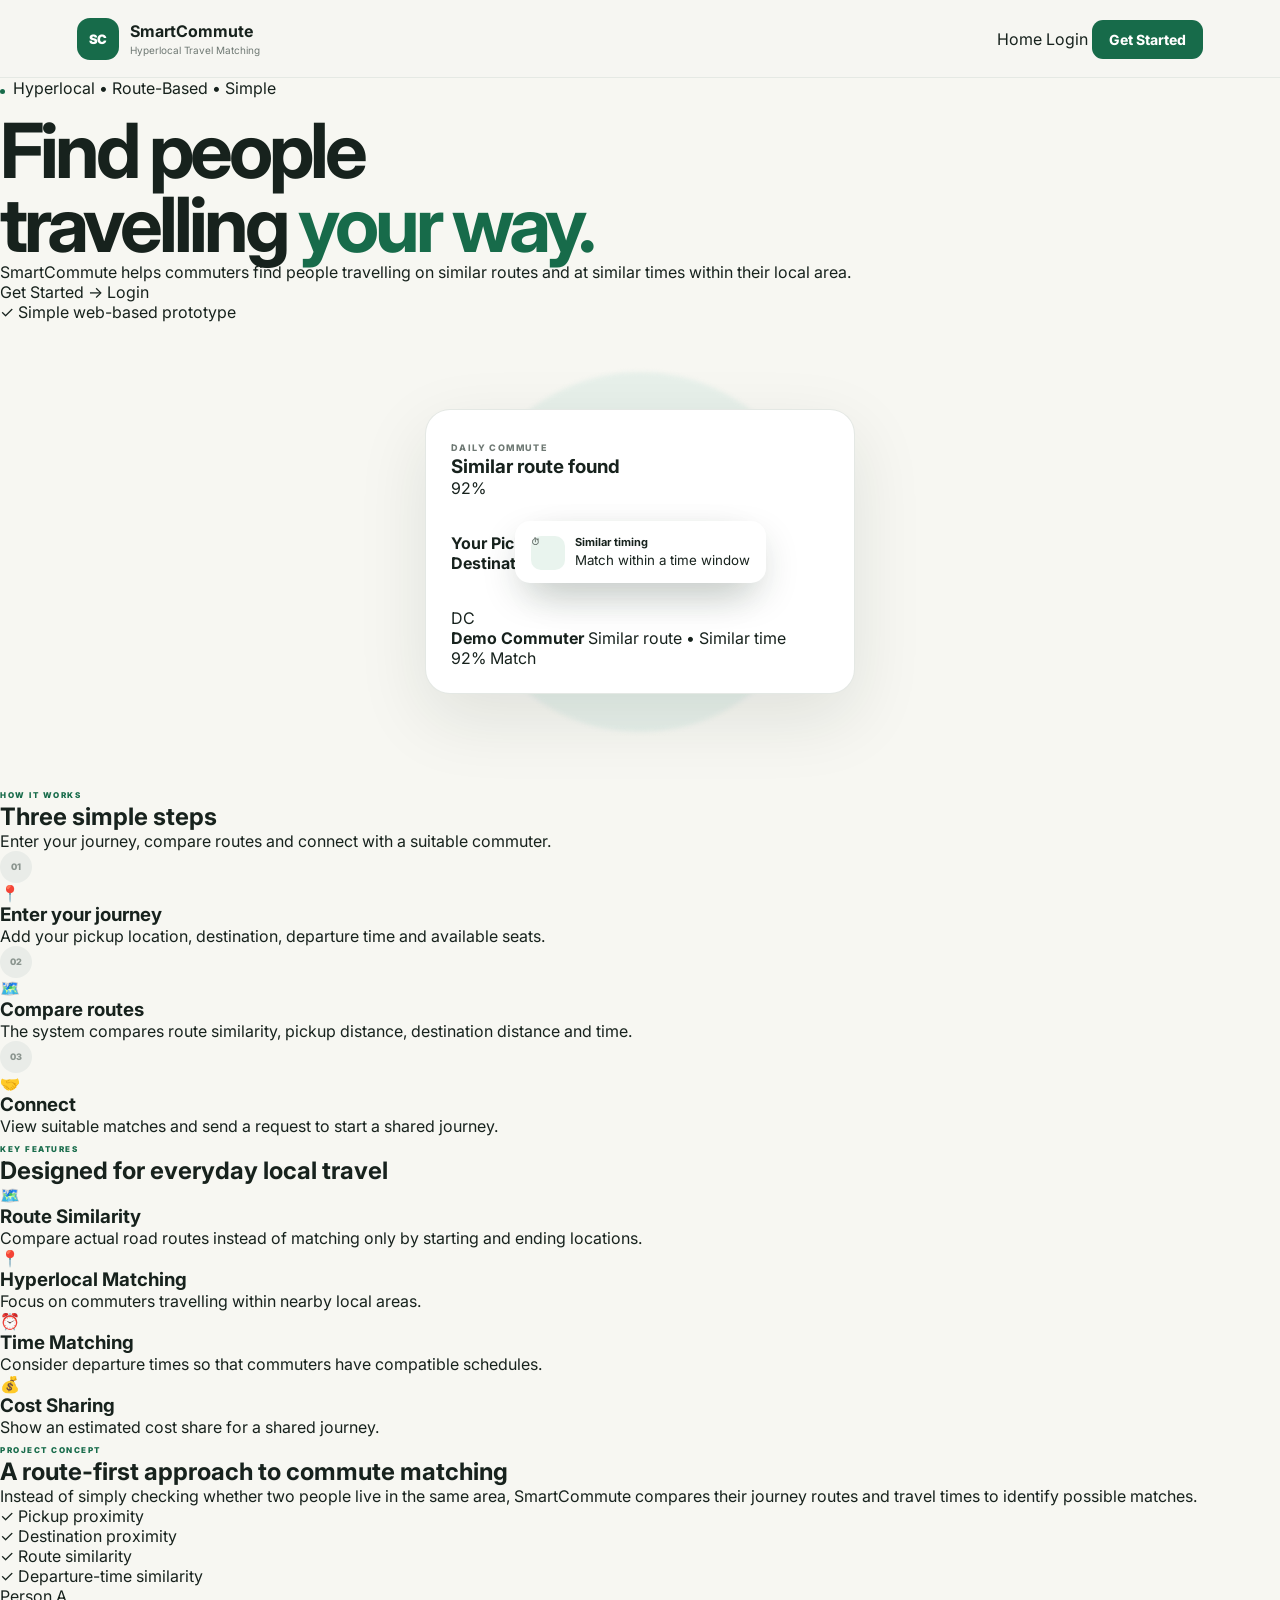
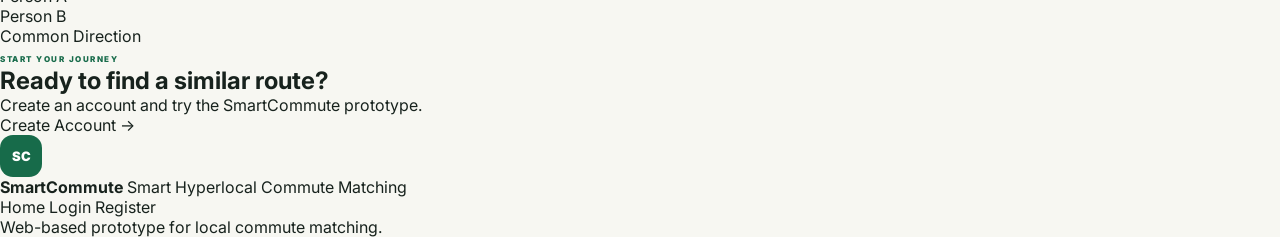
==== commit 123d849b: "Update index.html" ====
--- a/index.html
+++ b/index.html
@@ -2,174 +2,638 @@
 <html lang="en">
 <head>
     <meta charset="UTF-8">
-    <meta name="viewport" content="width=device-width, initial-scale=1.0">
-
-    <title>Smart Commute | Hyperlocal Ride Matching</title>
-
-    <link rel="stylesheet" href="style.css">
+
+    <meta
+        name="viewport"
+        content="width=device-width, initial-scale=1.0"
+    >
+
+    <title>
+        Smart Hyperlocal Commute Matching System
+    </title>
+
+    <link
+        rel="stylesheet"
+        href="style.css"
+    >
+
+    <link
+        rel="preconnect"
+        href="https://fonts.googleapis.com"
+    >
+
+    <link
+        rel="preconnect"
+        href="https://fonts.gstatic.com"
+        crossorigin
+    >
+
+    <link
+        href="https://fonts.googleapis.com/css2?family=Inter:wght@400;500;600;700;800&display=swap"
+        rel="stylesheet"
+    >
 </head>
 
-<body>
-
-<header class="navbar">
-    <div class="brand">
-        <div class="brand-icon">SC</div>
-        <div>
-            <h2>Smart Commute</h2>
-            <span>Hyperlocal Route Matching</span>
+<body class="landing-page">
+
+    <!-- =====================================================
+         NAVBAR
+    ====================================================== -->
+
+    <header class="navbar">
+
+        <a
+            href="index.html"
+            class="brand"
+        >
+            <div class="brand-icon">
+                SC
+            </div>
+
+            <div class="brand-text">
+                <strong>SmartCommute</strong>
+                <span>Hyperlocal Travel Matching</span>
+            </div>
+        </a>
+
+        <nav class="nav-links">
+
+            <a href="index.html" class="active">
+                Home
+            </a>
+
+            <a href="login.html">
+                Login
+            </a>
+
+            <a
+                href="register.html"
+                class="nav-register"
+            >
+                Get Started
+            </a>
+
+        </nav>
+
+    </header>
+
+
+    <!-- =====================================================
+         HERO SECTION
+    ====================================================== -->
+
+    <main>
+
+        <section class="hero-section">
+
+            <div class="hero-content">
+
+                <div class="hero-badge">
+                    <span class="status-dot"></span>
+                    Hyperlocal • Route-Based • Simple
+                </div>
+
+                <h1>
+                    Find people travelling
+                    <span>your way.</span>
+                </h1>
+
+                <p class="hero-description">
+                    SmartCommute helps commuters find people
+                    travelling on similar routes and at similar
+                    times within their local area.
+                </p>
+
+                <div class="hero-actions">
+
+                    <a
+                        href="register.html"
+                        class="btn btn-primary btn-large"
+                    >
+                        Get Started
+                        <span>→</span>
+                    </a>
+
+                    <a
+                        href="login.html"
+                        class="btn btn-secondary btn-large"
+                    >
+                        Login
+                    </a>
+
+                </div>
+
+                <div class="hero-note">
+                    <span>✓</span>
+                    Simple web-based prototype
+                </div>
+
+            </div>
+
+
+            <!-- =================================================
+                 HERO VISUAL
+            ================================================== -->
+
+            <div class="hero-visual">
+
+                <div class="route-card">
+
+                    <div class="route-card-header">
+
+                        <div>
+                            <span class="small-label">
+                                DAILY COMMUTE
+                            </span>
+
+                            <h3>
+                                Similar route found
+                            </h3>
+                        </div>
+
+                        <div class="match-percentage">
+                            92%
+                        </div>
+
+                    </div>
+
+
+                    <div class="route-line">
+
+                        <div class="route-point start-point">
+                            <span></span>
+                        </div>
+
+                        <div class="route-details">
+
+                            <div>
+                                <strong>
+                                    Your Pickup
+                                </strong>
+
+                                <small>
+                                    College Road
+                                </small>
+                            </div>
+
+                            <div class="route-connector"></div>
+
+                            <div>
+                                <strong>
+                                    Destination
+                                </strong>
+
+                                <small>
+                                    Gangapur Road
+                                </small>
+                            </div>
+
+                        </div>
+
+                    </div>
+
+
+                    <div class="route-match">
+
+                        <div class="mini-avatar">
+                            DC
+                        </div>
+
+                        <div class="commuter-info">
+
+                            <strong>
+                                Demo Commuter
+                            </strong>
+
+                            <span>
+                                Similar route • Similar time
+                            </span>
+
+                        </div>
+
+                        <span class="match-tag">
+                            92% Match
+                        </span>
+
+                    </div>
+
+                </div>
+
+
+                <div class="floating-card floating-card-one">
+
+                    <span class="floating-icon">
+                        📍
+                    </span>
+
+                    <div>
+                        <strong>
+                            Nearby routes
+                        </strong>
+
+                        <small>
+                            Hyperlocal matching
+                        </small>
+                    </div>
+
+                </div>
+
+
+                <div class="floating-card floating-card-two">
+
+                    <span class="floating-icon">
+                        ⏱
+                    </span>
+
+                    <div>
+                        <strong>
+                            Similar timing
+                        </strong>
+
+                        <small>
+                            Match within a time window
+                        </small>
+                    </div>
+
+                </div>
+
+            </div>
+
+        </section>
+
+
+        <!-- =====================================================
+             HOW IT WORKS
+        ====================================================== -->
+
+        <section class="section how-section">
+
+            <div class="section-heading">
+
+                <span class="section-label">
+                    HOW IT WORKS
+                </span>
+
+                <h2>
+                    Three simple steps
+                </h2>
+
+                <p>
+                    Enter your journey, compare routes and
+                    connect with a suitable commuter.
+                </p>
+
+            </div>
+
+
+            <div class="steps-grid">
+
+                <article class="step-card">
+
+                    <div class="step-number">
+                        01
+                    </div>
+
+                    <div class="step-icon">
+                        📍
+                    </div>
+
+                    <h3>
+                        Enter your journey
+                    </h3>
+
+                    <p>
+                        Add your pickup location, destination,
+                        departure time and available seats.
+                    </p>
+
+                </article>
+
+
+                <article class="step-card">
+
+                    <div class="step-number">
+                        02
+                    </div>
+
+                    <div class="step-icon">
+                        🗺️
+                    </div>
+
+                    <h3>
+                        Compare routes
+                    </h3>
+
+                    <p>
+                        The system compares route similarity,
+                        pickup distance, destination distance
+                        and time.
+                    </p>
+
+                </article>
+
+
+                <article class="step-card">
+
+                    <div class="step-number">
+                        03
+                    </div>
+
+                    <div class="step-icon">
+                        🤝
+                    </div>
+
+                    <h3>
+                        Connect
+                    </h3>
+
+                    <p>
+                        View suitable matches and send a request
+                        to start a shared journey.
+                    </p>
+
+                </article>
+
+            </div>
+
+        </section>
+
+
+        <!-- =====================================================
+             FEATURES
+        ====================================================== -->
+
+        <section class="section features-section">
+
+            <div class="section-heading">
+
+                <span class="section-label">
+                    KEY FEATURES
+                </span>
+
+                <h2>
+                    Designed for everyday local travel
+                </h2>
+
+            </div>
+
+
+            <div class="features-grid">
+
+                <article class="feature-card">
+
+                    <div class="feature-icon">
+                        🗺️
+                    </div>
+
+                    <h3>
+                        Route Similarity
+                    </h3>
+
+                    <p>
+                        Compare actual road routes instead of
+                        matching only by starting and ending
+                        locations.
+                    </p>
+
+                </article>
+
+
+                <article class="feature-card">
+
+                    <div class="feature-icon">
+                        📍
+                    </div>
+
+                    <h3>
+                        Hyperlocal Matching
+                    </h3>
+
+                    <p>
+                        Focus on commuters travelling within
+                        nearby local areas.
+                    </p>
+
+                </article>
+
+
+                <article class="feature-card">
+
+                    <div class="feature-icon">
+                        ⏰
+                    </div>
+
+                    <h3>
+                        Time Matching
+                    </h3>
+
+                    <p>
+                        Consider departure times so that
+                        commuters have compatible schedules.
+                    </p>
+
+                </article>
+
+
+                <article class="feature-card">
+
+                    <div class="feature-icon">
+                        💰
+                    </div>
+
+                    <h3>
+                        Cost Sharing
+                    </h3>
+
+                    <p>
+                        Show an estimated cost share for a
+                        shared journey.
+                    </p>
+
+                </article>
+
+            </div>
+
+        </section>
+
+
+        <!-- =====================================================
+             PROJECT CONCEPT
+        ====================================================== -->
+
+        <section class="section concept-section">
+
+            <div class="concept-card">
+
+                <div class="concept-content">
+
+                    <span class="section-label">
+                        PROJECT CONCEPT
+                    </span>
+
+                    <h2>
+                        A route-first approach to
+                        commute matching
+                    </h2>
+
+                    <p>
+                        Instead of simply checking whether two
+                        people live in the same area, SmartCommute
+                        compares their journey routes and travel
+                        times to identify possible matches.
+                    </p>
+
+                    <div class="concept-points">
+
+                        <div>
+                            <span>✓</span>
+                            Pickup proximity
+                        </div>
+
+                        <div>
+                            <span>✓</span>
+                            Destination proximity
+                        </div>
+
+                        <div>
+                            <span>✓</span>
+                            Route similarity
+                        </div>
+
+                        <div>
+                            <span>✓</span>
+                            Departure-time similarity
+                        </div>
+
+                    </div>
+
+                </div>
+
+
+                <div class="concept-visual">
+
+                    <div class="concept-route">
+
+                        <div class="concept-location">
+                            <span class="location-dot"></span>
+                            Person A
+                        </div>
+
+                        <div class="concept-road"></div>
+
+                        <div class="concept-location">
+                            <span class="location-dot"></span>
+                            Person B
+                        </div>
+
+                        <div class="concept-road"></div>
+
+                        <div class="concept-location">
+                            <span class="destination-dot"></span>
+                            Common Direction
+                        </div>
+
+                    </div>
+
+                </div>
+
+            </div>
+
+        </section>
+
+
+        <!-- =====================================================
+             CALL TO ACTION
+        ====================================================== -->
+
+        <section class="cta-section">
+
+            <div class="cta-card">
+
+                <div>
+
+                    <span class="section-label">
+                        START YOUR JOURNEY
+                    </span>
+
+                    <h2>
+                        Ready to find a similar route?
+                    </h2>
+
+                    <p>
+                        Create an account and try the
+                        SmartCommute prototype.
+                    </p>
+
+                </div>
+
+                <a
+                    href="register.html"
+                    class="btn btn-primary btn-large"
+                >
+                    Create Account
+                    <span>→</span>
+                </a>
+
+            </div>
+
+        </section>
+
+    </main>
+
+
+    <!-- =====================================================
+         FOOTER
+    ====================================================== -->
+
+    <footer class="footer">
+
+        <div class="footer-inner">
+
+            <div class="footer-brand">
+
+                <div class="brand-icon">
+                    SC
+                </div>
+
+                <div>
+                    <strong>
+                        SmartCommute
+                    </strong>
+
+                    <span>
+                        Smart Hyperlocal Commute Matching
+                    </span>
+                </div>
+
+            </div>
+
+
+            <div class="footer-links">
+
+                <a href="index.html">
+                    Home
+                </a>
+
+                <a href="login.html">
+                    Login
+                </a>
+
+                <a href="register.html">
+                    Register
+                </a>
+
+            </div>
+
+
+            <p class="footer-copy">
+                Web-based prototype for local commute matching.
+            </p>
+
         </div>
-    </div>
-
-    <div class="nav-actions">
-        <a href="login.html" class="nav-login">Log in</a>
-        <a href="register.html" class="nav-register">Get Started</a>
-    </div>
-</header>
-
-
-<main class="hero">
-
-    <section class="hero-content">
-
-        <div class="eyebrow">
-            SMART • LOCAL • SIMPLE
-        </div>
-
-        <h1>
-            Find people travelling
-            <span>your way.</span>
-        </h1>
-
-        <p class="hero-text">
-            Smart Commute matches commuters travelling on similar
-            routes and at similar times using route similarity.
-        </p>
-
-        <div class="hero-buttons">
-            <a href="register.html" class="primary-btn">
-                Create Account
-                <span>→</span>
-            </a>
-
-            <a href="login.html" class="secondary-btn">
-                I already have an account
-            </a>
-        </div>
-
-        <div class="trust-row">
-            <div>
-                <strong>01</strong>
-                <span>Register once</span>
-            </div>
-
-            <div>
-                <strong>02</strong>
-                <span>Choose your journey</span>
-            </div>
-
-            <div>
-                <strong>03</strong>
-                <span>Find your match</span>
-            </div>
-        </div>
-
-    </section>
-
-
-    <section class="hero-visual">
-
-        <div class="route-card">
-
-            <div class="route-top">
-                <div>
-                    <span class="small-label">TODAY'S JOURNEY</span>
-                    <h3>Smart Route Match</h3>
-                </div>
-
-                <div class="match-badge">92% Match</div>
-            </div>
-
-
-            <div class="route-line">
-
-                <div class="route-point">
-                    <div class="point start"></div>
-
-                    <div>
-                        <span>Pickup</span>
-                        <strong>College Road</strong>
-                    </div>
-                </div>
-
-
-                <div class="route-path">
-                    <div class="path-line"></div>
-                    <div class="path-dot"></div>
-                    <div class="path-line"></div>
-                </div>
-
-
-                <div class="route-point">
-                    <div class="point end"></div>
-
-                    <div>
-                        <span>Destination</span>
-                        <strong>Gangapur Road</strong>
-                    </div>
-                </div>
-
-            </div>
-
-
-            <div class="route-stats">
-
-                <div>
-                    <span>Route</span>
-                    <strong>7.9 km</strong>
-                </div>
-
-                <div>
-                    <span>Time</span>
-                    <strong>07:35 AM</strong>
-                </div>
-
-                <div>
-                    <span>Similarity</span>
-                    <strong>92%</strong>
-                </div>
-
-            </div>
-
-        </div>
-
-
-        <div class="floating-card floating-one">
-            <div class="floating-icon">⌁</div>
-            <div>
-                <strong>Similar route found</strong>
-                <span>2.1 km overlap</span>
-            </div>
-        </div>
-
-
-        <div class="floating-card floating-two">
-            <div class="avatar">D</div>
-            <div>
-                <strong>Nearby commuter</strong>
-                <span>Ready to connect</span>
-            </div>
-        </div>
-
-    </section>
-
-</main>
-
-
-<footer class="landing-footer">
-    <span>Smart Hyperlocal Commute Matching System</span>
-    <span>Route-based matching • Prototype</span>
-</footer>
+
+    </footer>
 
 
 </body>
-</html>+</html>
--- a/style.css
+++ b/style.css
@@ -2085,4 +2085,2475 @@
 
     }
 
-}+}
+/* =========================================================
+   FIND A RIDE
+   ========================================================= */
+
+.find-nav-right {
+    display: flex;
+    align-items: center;
+    gap: 22px;
+}
+
+.back-dashboard {
+    color: var(--muted);
+    font-size: 11px;
+    font-weight: 750;
+    transition: 0.2s ease;
+}
+
+.back-dashboard:hover {
+    color: var(--green);
+}
+
+
+.find-ride-main {
+    max-width: 1180px;
+    margin: auto;
+    padding: 55px 5vw 80px;
+}
+
+
+.find-ride-heading {
+    display: flex;
+    justify-content: space-between;
+    align-items: flex-end;
+    gap: 40px;
+}
+
+
+.find-ride-heading h1 {
+    margin-top: 11px;
+    font-size: clamp(38px, 5vw, 57px);
+    line-height: 1;
+    letter-spacing: -2.8px;
+}
+
+
+.find-ride-heading p {
+    max-width: 590px;
+    margin-top: 17px;
+    color: var(--muted);
+    font-size: 14px;
+    line-height: 1.65;
+}
+
+
+/* Journey progress */
+
+.journey-step {
+    min-width: 245px;
+    position: relative;
+    display: flex;
+    align-items: center;
+    gap: 8px;
+    padding-bottom: 26px;
+}
+
+
+.step-number {
+    width: 32px;
+    height: 32px;
+    flex: 0 0 auto;
+
+    display: flex;
+    align-items: center;
+    justify-content: center;
+
+    border-radius: 50%;
+
+    background: #e9ece8;
+    color: #8b958f;
+
+    font-size: 9px;
+    font-weight: 850;
+}
+
+
+.step-number.active {
+    background: var(--green);
+    color: white;
+}
+
+
+.step-line {
+    height: 1px;
+    flex: 1;
+    background: var(--border);
+}
+
+
+.step-labels {
+    position: absolute;
+    left: 0;
+    right: 0;
+    bottom: 0;
+
+    display: flex;
+    justify-content: space-between;
+
+    color: var(--muted);
+    font-size: 8px;
+    font-weight: 700;
+}
+
+
+/* Main two-column layout */
+
+.journey-layout {
+    margin-top: 45px;
+
+    display: grid;
+    grid-template-columns: minmax(0, 0.95fr) minmax(0, 1.05fr);
+
+    gap: 20px;
+}
+
+
+.journey-form-card,
+.journey-preview-card {
+    background: white;
+    border: 1px solid var(--border);
+    border-radius: 24px;
+}
+
+
+.journey-form-card {
+    padding: 29px;
+}
+
+
+.card-heading {
+    display: flex;
+    align-items: center;
+    gap: 13px;
+
+    padding-bottom: 24px;
+    margin-bottom: 24px;
+
+    border-bottom: 1px solid var(--border);
+}
+
+
+.card-icon {
+    width: 43px;
+    height: 43px;
+
+    border-radius: 13px;
+
+    display: flex;
+    align-items: center;
+    justify-content: center;
+
+    background: var(--green-light);
+    color: var(--green);
+
+    font-size: 19px;
+}
+
+
+.card-heading h2 {
+    font-size: 19px;
+    letter-spacing: -0.5px;
+}
+
+
+.card-heading p {
+    margin-top: 4px;
+    color: var(--muted);
+    font-size: 10px;
+}
+
+
+.journey-input {
+    margin-bottom: 20px;
+}
+
+
+.location-input {
+    position: relative;
+}
+
+
+.location-input input {
+    padding-left: 39px;
+}
+
+
+.location-dot {
+    position: absolute;
+    z-index: 2;
+    left: 14px;
+    top: 50%;
+
+    transform: translateY(-50%);
+
+    font-size: 9px;
+}
+
+
+.pickup-dot {
+    color: var(--green);
+}
+
+
+.destination-dot {
+    color: #78837d;
+}
+
+
+.input-hint {
+    margin-top: 5px;
+    color: #9aa39e;
+    font-size: 9px;
+}
+
+
+.location-suggestions {
+    display: none;
+}
+
+
+.journey-row {
+    margin-bottom: 20px;
+}
+
+
+.journey-row input {
+    height: 48px;
+}
+
+
+.seat-selector {
+    height: 50px;
+
+    display: flex;
+    align-items: center;
+    justify-content: space-between;
+
+    border: 1px solid #dce1dd;
+    border-radius: 11px;
+
+    background: white;
+}
+
+
+.seat-btn {
+    width: 48px;
+    height: 48px;
+
+    border: 0;
+    background: transparent;
+
+    color: var(--green);
+
+    font-size: 22px;
+    font-weight: 500;
+
+    cursor: pointer;
+}
+
+
+.seat-btn:hover {
+    background: var(--green-light);
+}
+
+
+.seat-count {
+    display: flex;
+    align-items: baseline;
+    gap: 5px;
+}
+
+
+.seat-count strong {
+    font-size: 16px;
+}
+
+
+.seat-count span {
+    color: var(--muted);
+    font-size: 9px;
+}
+
+
+.journey-submit-btn {
+    width: 100%;
+    height: 52px;
+
+    margin-top: 12px;
+
+    border: 0;
+    border-radius: 12px;
+
+    background: var(--green);
+    color: white;
+
+    display: flex;
+    align-items: center;
+    justify-content: space-between;
+
+    padding: 0 18px;
+
+    font-size: 12px;
+    font-weight: 800;
+
+    cursor: pointer;
+
+    transition: 0.2s ease;
+}
+
+
+.journey-submit-btn:hover {
+    background: var(--green-dark);
+    transform: translateY(-1px);
+}
+
+
+/* Preview */
+
+.journey-preview-card {
+    overflow: hidden;
+}
+
+
+.preview-card-header {
+    height: 77px;
+
+    padding: 0 22px;
+
+    display: flex;
+    align-items: center;
+    justify-content: space-between;
+
+    border-bottom: 1px solid var(--border);
+}
+
+
+.preview-label {
+    font-size: 8px;
+    font-weight: 850;
+    letter-spacing: 1.4px;
+    color: var(--green);
+}
+
+
+.preview-card-header h3 {
+    margin-top: 4px;
+    font-size: 17px;
+}
+
+
+.map-status {
+    padding: 7px 9px;
+
+    border-radius: 8px;
+
+    background: var(--green-light);
+
+    color: var(--green);
+
+    font-size: 8px;
+    font-weight: 800;
+}
+
+
+.status-dot {
+    display: inline-block;
+
+    width: 5px;
+    height: 5px;
+
+    margin-right: 4px;
+
+    border-radius: 50%;
+
+    background: var(--green);
+}
+
+
+.journey-map {
+    min-height: 270px;
+
+    margin: 16px;
+
+    border-radius: 17px;
+
+    background:
+        linear-gradient(
+            135deg,
+            #edf2ee 25%,
+            #e5ebe6 25%,
+            #e5ebe6 50%,
+            #edf2ee 50%,
+            #edf2ee 75%,
+            #e5ebe6 75%
+        );
+
+    background-size: 42px 42px;
+
+    position: relative;
+
+    overflow: hidden;
+}
+
+
+.journey-map::before {
+    content: "";
+
+    position: absolute;
+
+    left: 20%;
+    top: 48%;
+
+    width: 70%;
+    height: 2px;
+
+    background: rgba(23, 107, 74, 0.25);
+
+    transform: rotate(-18deg);
+}
+
+
+.journey-map::after {
+    content: "";
+
+    position: absolute;
+
+    left: 15%;
+    top: 38%;
+
+    width: 2px;
+    height: 100px;
+
+    background: rgba(120, 131, 125, 0.22);
+
+    transform: rotate(30deg);
+}
+
+
+.map-placeholder {
+    position: absolute;
+    inset: 0;
+
+    display: flex;
+    align-items: center;
+    justify-content: center;
+
+    flex-direction: column;
+
+    text-align: center;
+
+    padding: 25px;
+
+    background: rgba(255,255,255,0.45);
+
+    backdrop-filter: blur(1px);
+}
+
+
+.map-placeholder-icon {
+    width: 44px;
+    height: 44px;
+
+    display: flex;
+    align-items: center;
+    justify-content: center;
+
+    border-radius: 13px;
+
+    background: white;
+
+    color: var(--green);
+
+    font-size: 20px;
+
+    box-shadow:
+        0 8px 20px rgba(22,43,32,0.08);
+}
+
+
+.map-placeholder strong {
+    margin-top: 12px;
+    font-size: 12px;
+}
+
+
+.map-placeholder span {
+    max-width: 240px;
+    margin-top: 5px;
+
+    color: var(--muted);
+
+    font-size: 9px;
+    line-height: 1.5;
+}
+
+
+/* Route summary */
+
+.route-summary {
+    padding: 2px 23px 15px;
+}
+
+
+.route-summary-row {
+    display: flex;
+    align-items: center;
+}
+
+
+.summary-location {
+    display: flex;
+    align-items: center;
+    gap: 11px;
+}
+
+
+.summary-dot {
+    width: 10px;
+    height: 10px;
+
+    flex: 0 0 auto;
+
+    border-radius: 50%;
+}
+
+
+.start-summary {
+    border: 3px solid white;
+    background: var(--green);
+    box-shadow: 0 0 0 1px var(--green);
+}
+
+
+.end-summary {
+    border: 3px solid white;
+    background: #78837d;
+    box-shadow: 0 0 0 1px #78837d;
+}
+
+
+.summary-location small {
+    display: block;
+
+    font-size: 7px;
+    font-weight: 850;
+    letter-spacing: 1px;
+
+    color: var(--muted);
+}
+
+
+.summary-location strong {
+    display: block;
+
+    max-width: 330px;
+
+    margin-top: 3px;
+
+    font-size: 10px;
+
+    white-space: nowrap;
+    overflow: hidden;
+    text-overflow: ellipsis;
+}
+
+
+.summary-route-line {
+    width: 1px;
+    height: 25px;
+
+    margin-left: 5px;
+
+    border-left: 1px dashed #b9c2bd;
+}
+
+
+/* Preview stats */
+
+.preview-stats {
+    display: grid;
+    grid-template-columns: repeat(3, 1fr);
+
+    margin-top: 3px;
+
+    padding: 16px 22px;
+
+    border-top: 1px solid var(--border);
+
+    background: #fafbf9;
+}
+
+
+.preview-stats span {
+    display: block;
+
+    color: var(--muted);
+
+    font-size: 8px;
+}
+
+
+.preview-stats strong {
+    display: block;
+
+    margin-top: 4px;
+
+    font-size: 12px;
+}
+
+
+/* Matching information */
+
+.matching-info {
+    margin-top: 42px;
+
+    display: grid;
+
+    grid-template-columns: 0.75fr 1.25fr;
+
+    gap: 35px;
+
+    align-items: start;
+}
+
+
+.matching-info-title h2 {
+    max-width: 350px;
+
+    margin-top: 8px;
+
+    font-size: 25px;
+    line-height: 1.1;
+    letter-spacing: -1px;
+}
+
+
+.matching-factors {
+    display: grid;
+
+    grid-template-columns: repeat(3, 1fr);
+
+    gap: 10px;
+}
+
+
+.factor-card {
+    padding: 17px;
+
+    border: 1px solid var(--border);
+    border-radius: 15px;
+
+    background: white;
+}
+
+
+.factor-number {
+    font-size: 9px;
+
+    color: var(--green);
+
+    font-weight: 850;
+}
+
+
+.factor-card strong {
+    display: block;
+
+    margin-top: 14px;
+
+    font-size: 11px;
+}
+
+
+.factor-card p {
+    margin-top: 5px;
+
+    color: var(--muted);
+
+    font-size: 9px;
+    line-height: 1.5;
+}
+
+
+/* Note */
+
+.journey-note {
+    margin-top: 25px;
+
+    padding: 17px 20px;
+
+    display: flex;
+    align-items: flex-start;
+
+    gap: 12px;
+
+    background: white;
+
+    border: 1px solid var(--border);
+
+    border-radius: 15px;
+}
+
+
+.journey-note strong {
+    font-size: 10px;
+}
+
+
+.journey-note p {
+    margin-top: 4px;
+
+    color: var(--muted);
+
+    font-size: 9px;
+    line-height: 1.5;
+}
+
+
+/* =========================================================
+   FIND A RIDE RESPONSIVE
+   ========================================================= */
+
+@media (max-width: 900px) {
+
+    .find-ride-heading {
+        flex-direction: column;
+        align-items: flex-start;
+    }
+
+
+    .journey-step {
+        width: 100%;
+        max-width: 420px;
+    }
+
+
+    .journey-layout {
+        grid-template-columns: 1fr;
+    }
+
+
+    .matching-info {
+        grid-template-columns: 1fr;
+    }
+
+}
+
+
+@media (max-width: 650px) {
+
+    .find-nav-right {
+        gap: 8px;
+    }
+
+
+    .back-dashboard {
+        display: none;
+    }
+
+
+    .find-ride-main {
+        padding: 40px 18px 60px;
+    }
+
+
+    .find-ride-heading h1 {
+        font-size: 40px;
+    }
+
+
+    .find-ride-heading p {
+        font-size: 13px;
+    }
+
+
+    .journey-form-card {
+        padding: 21px;
+    }
+
+
+    .journey-row {
+        grid-template-columns: 1fr;
+    }
+
+
+    .journey-map {
+        min-height: 230px;
+    }
+
+
+    .matching-factors {
+        grid-template-columns: 1fr;
+    }
+
+
+    .matching-info-title h2 {
+        font-size: 22px;
+    }
+
+}
+/* =========================================================
+   OFFER A RIDE
+   ========================================================= */
+
+.offer-nav-right {
+    display: flex;
+    align-items: center;
+    gap: 22px;
+}
+
+
+.offer-ride-main {
+    max-width: 1180px;
+    margin: auto;
+    padding: 55px 5vw 80px;
+}
+
+
+.offer-ride-heading {
+    display: flex;
+    justify-content: space-between;
+    align-items: flex-end;
+    gap: 40px;
+}
+
+
+.offer-ride-heading h1 {
+    margin-top: 11px;
+
+    font-size: clamp(38px, 5vw, 57px);
+
+    line-height: 1;
+
+    letter-spacing: -2.8px;
+}
+
+
+.offer-ride-heading p {
+    max-width: 590px;
+
+    margin-top: 17px;
+
+    color: var(--muted);
+
+    font-size: 14px;
+
+    line-height: 1.65;
+}
+
+
+/* ---------------------------------------------------------
+   FORM LAYOUT
+   --------------------------------------------------------- */
+
+.offer-layout {
+    margin-top: 45px;
+
+    display: grid;
+
+    grid-template-columns:
+        minmax(0, 0.95fr)
+        minmax(0, 1.05fr);
+
+    gap: 20px;
+
+    align-items: start;
+}
+
+
+.offer-form-card,
+.offer-preview-card,
+.vehicle-preview-card,
+.cost-preview-card {
+    background: white;
+
+    border: 1px solid var(--border);
+
+    border-radius: 24px;
+}
+
+
+.offer-form-card {
+    padding: 29px;
+}
+
+
+.section-label {
+    margin: 25px 0 15px;
+
+    font-size: 8px;
+
+    font-weight: 850;
+
+    letter-spacing: 1.5px;
+
+    color: var(--green);
+}
+
+
+.vehicle-section-label {
+    margin-top: 28px;
+}
+
+
+.cost-section-label {
+    margin-top: 28px;
+}
+
+
+/* ---------------------------------------------------------
+   SELECT
+   --------------------------------------------------------- */
+
+.input-group select {
+    width: 100%;
+
+    height: 49px;
+
+    padding: 0 14px;
+
+    border: 1px solid #dce1dd;
+
+    border-radius: 11px;
+
+    background: white;
+
+    color: var(--ink);
+
+    outline: none;
+
+    font-size: 13px;
+
+    cursor: pointer;
+
+    transition: 0.2s ease;
+}
+
+
+.input-group select:focus {
+    border-color: var(--green);
+
+    box-shadow:
+        0 0 0 3px rgba(23, 107, 74, 0.08);
+}
+
+
+/* ---------------------------------------------------------
+   VEHICLE NOTICE
+   --------------------------------------------------------- */
+
+.vehicle-notice {
+    margin-bottom: 18px;
+
+    padding: 13px 14px;
+
+    display: flex;
+
+    align-items: flex-start;
+
+    gap: 10px;
+
+    border-radius: 13px;
+
+    background: var(--green-light);
+
+    border: 1px solid #dcece3;
+}
+
+
+.vehicle-notice-icon {
+    width: 25px;
+    height: 25px;
+
+    flex: 0 0 auto;
+
+    display: flex;
+
+    align-items: center;
+    justify-content: center;
+
+    border-radius: 50%;
+
+    background: white;
+
+    color: var(--green);
+
+    font-size: 10px;
+
+    font-weight: 900;
+}
+
+
+.vehicle-notice strong {
+    display: block;
+
+    font-size: 10px;
+
+    color: var(--green-dark);
+}
+
+
+.vehicle-notice p {
+    margin-top: 3px;
+
+    color: #66766e;
+
+    font-size: 9px;
+
+    line-height: 1.5;
+}
+
+
+/* ---------------------------------------------------------
+   RUPEE INPUT
+   --------------------------------------------------------- */
+
+.rupee-input {
+    height: 49px;
+
+    display: flex;
+
+    align-items: center;
+
+    border: 1px solid #dce1dd;
+
+    border-radius: 11px;
+
+    background: white;
+
+    overflow: hidden;
+
+    transition: 0.2s ease;
+}
+
+
+.rupee-input:focus-within {
+    border-color: var(--green);
+
+    box-shadow:
+        0 0 0 3px rgba(23, 107, 74, 0.08);
+}
+
+
+.rupee-input > span {
+    width: 43px;
+
+    display: flex;
+
+    align-items: center;
+    justify-content: center;
+
+    color: var(--green);
+
+    font-size: 16px;
+
+    font-weight: 800;
+}
+
+
+.rupee-input input {
+    height: 100%;
+
+    border: 0 !important;
+
+    border-radius: 0 !important;
+
+    box-shadow: none !important;
+
+    padding-left: 0;
+}
+
+
+/* ---------------------------------------------------------
+   COST BOX
+   --------------------------------------------------------- */
+
+.cost-input-box {
+    padding: 16px;
+
+    display: grid;
+
+    grid-template-columns:
+        minmax(0, 1fr)
+        150px;
+
+    gap: 18px;
+
+    border-radius: 16px;
+
+    background: #f7faf7;
+
+    border: 1px solid #e2ebe4;
+}
+
+
+.cost-share-preview {
+    padding: 12px;
+
+    border-radius: 12px;
+
+    background: white;
+
+    border: 1px solid var(--border);
+
+    display: flex;
+
+    flex-direction: column;
+
+    justify-content: center;
+}
+
+
+.cost-share-preview > span {
+    font-size: 7px;
+
+    letter-spacing: 1px;
+
+    font-weight: 850;
+
+    color: var(--muted);
+}
+
+
+.cost-share-preview strong {
+    margin-top: 6px;
+
+    color: var(--green);
+
+    font-size: 23px;
+
+    letter-spacing: -0.8px;
+}
+
+
+.cost-share-preview small {
+    margin-top: 3px;
+
+    color: #909b95;
+
+    font-size: 7px;
+
+    line-height: 1.4;
+}
+
+
+/* ---------------------------------------------------------
+   RIGHT PREVIEW
+   --------------------------------------------------------- */
+
+.offer-preview-column {
+    display: flex;
+
+    flex-direction: column;
+
+    gap: 16px;
+}
+
+
+.offer-preview-card {
+    overflow: hidden;
+}
+
+
+.provider-badge {
+    padding: 7px 9px;
+
+    border-radius: 8px;
+
+    background: #eef1ee;
+
+    color: #68736d;
+
+    font-size: 7px;
+
+    font-weight: 850;
+
+    letter-spacing: 0.7px;
+}
+
+
+/* ---------------------------------------------------------
+   OFFER ROUTE
+   --------------------------------------------------------- */
+
+.offer-route-preview {
+    padding: 25px 25px 20px;
+}
+
+
+.offer-route-point {
+    display: flex;
+
+    align-items: center;
+
+    gap: 12px;
+}
+
+
+.offer-route-dot {
+    width: 10px;
+    height: 10px;
+
+    flex: 0 0 auto;
+
+    border-radius: 50%;
+}
+
+
+.offer-route-point small {
+    display: block;
+
+    font-size: 7px;
+
+    font-weight: 850;
+
+    letter-spacing: 1px;
+
+    color: var(--muted);
+}
+
+
+.offer-route-point strong {
+    display: block;
+
+    max-width: 330px;
+
+    margin-top: 4px;
+
+    font-size: 11px;
+
+    white-space: nowrap;
+
+    overflow: hidden;
+
+    text-overflow: ellipsis;
+}
+
+
+.offer-route-line {
+    height: 29px;
+
+    margin-left: 4px;
+
+    border-left: 1px dashed #b9c2bd;
+}
+
+
+.offer-preview-details {
+    display: grid;
+
+    grid-template-columns: 1fr 1fr;
+
+    padding: 16px 22px;
+
+    border-top: 1px solid var(--border);
+
+    background: #fafbf9;
+}
+
+
+.offer-preview-details span {
+    display: block;
+
+    color: var(--muted);
+
+    font-size: 8px;
+}
+
+
+.offer-preview-details strong {
+    display: block;
+
+    margin-top: 5px;
+
+    font-size: 10px;
+}
+
+
+/* ---------------------------------------------------------
+   VEHICLE PREVIEW
+   --------------------------------------------------------- */
+
+.vehicle-preview-card {
+    padding: 22px;
+}
+
+
+.vehicle-preview-top {
+    display: flex;
+
+    align-items: center;
+
+    gap: 13px;
+
+    padding-bottom: 18px;
+
+    border-bottom: 1px solid var(--border);
+}
+
+
+.vehicle-icon {
+    width: 48px;
+    height: 48px;
+
+    display: flex;
+
+    align-items: center;
+    justify-content: center;
+
+    border-radius: 14px;
+
+    background: var(--green-light);
+
+    font-size: 21px;
+}
+
+
+.vehicle-preview-top h3 {
+    margin-top: 4px;
+
+    font-size: 16px;
+}
+
+
+.vehicle-preview-info {
+    display: grid;
+
+    grid-template-columns: 1fr 1fr;
+
+    gap: 10px;
+
+    padding: 17px 0;
+}
+
+
+.vehicle-preview-info span {
+    display: block;
+
+    color: var(--muted);
+
+    font-size: 8px;
+}
+
+
+.vehicle-preview-info strong {
+    display: block;
+
+    margin-top: 5px;
+
+    font-size: 10px;
+}
+
+
+.verified-note {
+    padding: 12px;
+
+    display: flex;
+
+    gap: 9px;
+
+    border-radius: 11px;
+
+    background: #f7faf7;
+}
+
+
+.verified-check {
+    width: 21px;
+    height: 21px;
+
+    flex: 0 0 auto;
+
+    display: flex;
+
+    align-items: center;
+    justify-content: center;
+
+    border-radius: 50%;
+
+    background: var(--green);
+
+    color: white;
+
+    font-size: 9px;
+
+    font-weight: 900;
+}
+
+
+.verified-note strong {
+    display: block;
+
+    color: var(--green);
+
+    font-size: 9px;
+}
+
+
+.verified-note p {
+    margin-top: 3px;
+
+    color: var(--muted);
+
+    font-size: 8px;
+
+    line-height: 1.4;
+}
+
+
+/* ---------------------------------------------------------
+   COST PREVIEW
+   --------------------------------------------------------- */
+
+.cost-preview-card {
+    padding: 22px;
+}
+
+
+.cost-preview-card h3 {
+    max-width: 300px;
+
+    margin-top: 6px;
+
+    font-size: 16px;
+
+    letter-spacing: -0.4px;
+}
+
+
+.cost-large {
+    margin-top: 20px;
+
+    padding-top: 17px;
+
+    border-top: 1px solid var(--border);
+
+    display: flex;
+
+    align-items: center;
+
+    justify-content: space-between;
+}
+
+
+.cost-large span {
+    color: var(--muted);
+
+    font-size: 9px;
+}
+
+
+.cost-large strong {
+    color: var(--green);
+
+    font-size: 24px;
+
+    letter-spacing: -1px;
+}
+
+
+.cost-preview-card > p {
+    margin-top: 10px;
+
+    color: #929b96;
+
+    font-size: 8px;
+
+    line-height: 1.5;
+}
+
+
+/* ---------------------------------------------------------
+   PROVIDER INFORMATION
+   --------------------------------------------------------- */
+
+.provider-info {
+    margin-top: 42px;
+
+    display: grid;
+
+    grid-template-columns: 0.65fr 1.35fr;
+
+    gap: 35px;
+
+    align-items: start;
+}
+
+
+.provider-info-title h2 {
+    margin-top: 8px;
+
+    font-size: 26px;
+
+    letter-spacing: -1px;
+}
+
+
+.provider-steps {
+    display: grid;
+
+    grid-template-columns: repeat(2, 1fr);
+
+    gap: 10px;
+}
+
+
+.provider-step {
+    padding: 18px;
+
+    border: 1px solid var(--border);
+
+    border-radius: 15px;
+
+    background: white;
+}
+
+
+.provider-step-number {
+    color: var(--green);
+
+    font-size: 9px;
+
+    font-weight: 850;
+}
+
+
+.provider-step strong {
+    display: block;
+
+    margin-top: 13px;
+
+    font-size: 11px;
+}
+
+
+.provider-step p {
+    margin-top: 5px;
+
+    color: var(--muted);
+
+    font-size: 9px;
+
+    line-height: 1.5;
+}
+
+
+/* ---------------------------------------------------------
+   OFFER RESPONSIVE
+   --------------------------------------------------------- */
+
+@media (max-width: 900px) {
+
+    .offer-ride-heading {
+        flex-direction: column;
+
+        align-items: flex-start;
+    }
+
+
+    .offer-layout {
+        grid-template-columns: 1fr;
+    }
+
+
+    .provider-info {
+        grid-template-columns: 1fr;
+    }
+
+}
+
+
+@media (max-width: 650px) {
+
+    .offer-nav-right {
+        gap: 8px;
+    }
+
+
+    .offer-ride-main {
+        padding: 40px 18px 60px;
+    }
+
+
+    .offer-ride-heading h1 {
+        font-size: 40px;
+    }
+
+
+    .offer-form-card {
+        padding: 21px;
+    }
+
+
+    .cost-input-box {
+        grid-template-columns: 1fr;
+    }
+
+
+    .provider-steps {
+        grid-template-columns: 1fr;
+    }
+
+
+    .offer-preview-details {
+        grid-template-columns: 1fr;
+
+        gap: 12px;
+    }
+
+}
+/* =========================================================
+   PROVIDER JOURNEY
+   ========================================================= */
+
+.provider-nav-right {
+    display: flex;
+    align-items: center;
+    gap: 22px;
+}
+
+
+.provider-journey-main {
+    max-width: 1180px;
+    margin: auto;
+    padding: 50px 5vw 80px;
+}
+
+
+/* ---------------------------------------------------------
+   PUBLISHED HEADER
+   --------------------------------------------------------- */
+
+.published-header {
+    display: grid;
+    grid-template-columns: auto minmax(0, 1fr) auto;
+    align-items: center;
+    gap: 18px;
+
+    padding: 24px;
+
+    background: white;
+
+    border: 1px solid var(--border);
+
+    border-radius: 22px;
+}
+
+
+.published-icon {
+    width: 55px;
+    height: 55px;
+
+    display: flex;
+    align-items: center;
+    justify-content: center;
+
+    border-radius: 17px;
+
+    background: var(--green);
+
+    color: white;
+
+    font-size: 23px;
+    font-weight: 900;
+
+    box-shadow:
+        0 10px 25px rgba(23, 107, 74, 0.18);
+}
+
+
+.published-text h1 {
+    margin-top: 5px;
+
+    font-size: 29px;
+
+    letter-spacing: -1.2px;
+}
+
+
+.published-text p {
+    max-width: 650px;
+
+    margin-top: 6px;
+
+    color: var(--muted);
+
+    font-size: 11px;
+
+    line-height: 1.5;
+}
+
+
+.published-status {
+    min-width: 125px;
+
+    padding: 12px 14px;
+
+    border-radius: 12px;
+
+    background: var(--green-light);
+
+    text-align: center;
+}
+
+
+.published-status strong {
+    font-size: 10px;
+
+    color: var(--green);
+}
+
+
+.published-status small {
+    display: block;
+
+    margin-top: 3px;
+
+    color: var(--muted);
+
+    font-size: 7px;
+}
+
+
+.live-dot {
+    display: inline-block;
+
+    width: 6px;
+    height: 6px;
+
+    margin-right: 4px;
+
+    border-radius: 50%;
+
+    background: var(--green);
+}
+
+
+/* ---------------------------------------------------------
+   MAIN GRID
+   --------------------------------------------------------- */
+
+.provider-dashboard-grid {
+    margin-top: 20px;
+
+    display: grid;
+
+    grid-template-columns:
+        minmax(0, 1.25fr)
+        minmax(280px, 0.75fr);
+
+    gap: 16px;
+}
+
+
+.provider-journey-card,
+.provider-vehicle-card,
+.provider-cost-card,
+.request-status-card {
+    background: white;
+
+    border: 1px solid var(--border);
+
+    border-radius: 22px;
+
+    overflow: hidden;
+}
+
+
+.provider-card-header {
+    min-height: 73px;
+
+    padding: 16px 21px;
+
+    display: flex;
+    align-items: center;
+    justify-content: space-between;
+
+    border-bottom: 1px solid var(--border);
+}
+
+
+.provider-card-header h2 {
+    margin-top: 4px;
+
+    font-size: 17px;
+
+    letter-spacing: -0.4px;
+}
+
+
+.published-badge {
+    padding: 7px 9px;
+
+    border-radius: 8px;
+
+    background: var(--green-light);
+
+    color: var(--green);
+
+    font-size: 7px;
+
+    font-weight: 850;
+
+    letter-spacing: 0.6px;
+}
+
+
+/* ---------------------------------------------------------
+   PROVIDER ROUTE
+   --------------------------------------------------------- */
+
+.provider-route {
+    padding: 24px 25px 20px;
+}
+
+
+.provider-route-point {
+    display: flex;
+    align-items: center;
+    gap: 13px;
+}
+
+
+.provider-point {
+    width: 11px;
+    height: 11px;
+
+    flex: 0 0 auto;
+
+    border-radius: 50%;
+}
+
+
+.start-provider-point {
+    background: var(--green);
+
+    border: 3px solid white;
+
+    box-shadow:
+        0 0 0 1px var(--green);
+}
+
+
+.end-provider-point {
+    background: #78837d;
+
+    border: 3px solid white;
+
+    box-shadow:
+        0 0 0 1px #78837d;
+}
+
+
+.provider-route-point small {
+    display: block;
+
+    color: var(--muted);
+
+    font-size: 7px;
+
+    font-weight: 850;
+
+    letter-spacing: 1px;
+}
+
+
+.provider-route-point strong {
+    display: block;
+
+    max-width: 500px;
+
+    margin-top: 4px;
+
+    font-size: 12px;
+
+    white-space: nowrap;
+
+    overflow: hidden;
+
+    text-overflow: ellipsis;
+}
+
+
+.provider-route-line {
+    height: 30px;
+
+    margin-left: 5px;
+
+    border-left: 1px dashed #b9c2bd;
+}
+
+
+/* ---------------------------------------------------------
+   JOURNEY DETAILS
+   --------------------------------------------------------- */
+
+.provider-details-grid {
+    display: grid;
+
+    grid-template-columns: repeat(4, 1fr);
+
+    border-top: 1px solid var(--border);
+
+    background: #fafbf9;
+}
+
+
+.provider-detail {
+    padding: 15px 17px;
+
+    border-right: 1px solid var(--border);
+}
+
+
+.provider-detail:last-child {
+    border-right: 0;
+}
+
+
+.provider-detail span {
+    display: block;
+
+    color: var(--muted);
+
+    font-size: 7px;
+
+    font-weight: 750;
+
+    letter-spacing: 0.6px;
+}
+
+
+.provider-detail strong {
+    display: block;
+
+    margin-top: 5px;
+
+    font-size: 10px;
+}
+
+
+.status-active {
+    color: var(--green);
+}
+
+
+/* ---------------------------------------------------------
+   VEHICLE
+   --------------------------------------------------------- */
+
+.provider-vehicle-card {
+    padding-bottom: 18px;
+}
+
+
+.vehicle-small-icon {
+    width: 35px;
+    height: 35px;
+
+    display: flex;
+
+    align-items: center;
+    justify-content: center;
+
+    border-radius: 10px;
+
+    background: var(--green-light);
+
+    font-size: 16px;
+}
+
+
+.provider-vehicle-main {
+    padding: 21px 21px 13px;
+}
+
+
+.provider-vehicle-main h3 {
+    font-size: 21px;
+
+    letter-spacing: -0.7px;
+}
+
+
+.provider-vehicle-main span {
+    display: block;
+
+    margin-top: 4px;
+
+    color: var(--muted);
+
+    font-size: 9px;
+}
+
+
+.vehicle-detail-row {
+    margin: 0 21px;
+
+    padding: 12px 0;
+
+    display: flex;
+
+    justify-content: space-between;
+
+    gap: 10px;
+
+    border-top: 1px solid var(--border);
+}
+
+
+.vehicle-detail-row span {
+    color: var(--muted);
+
+    font-size: 9px;
+}
+
+
+.vehicle-detail-row strong {
+    font-size: 9px;
+
+    text-align: right;
+}
+
+
+.provider-verification {
+    margin: 13px 21px 0;
+
+    padding: 11px;
+
+    display: flex;
+
+    gap: 9px;
+
+    border-radius: 11px;
+
+    background: #f7faf7;
+}
+
+
+.verification-icon {
+    width: 21px;
+    height: 21px;
+
+    flex: 0 0 auto;
+
+    display: flex;
+
+    align-items: center;
+    justify-content: center;
+
+    border-radius: 50%;
+
+    background: var(--green);
+
+    color: white;
+
+    font-size: 8px;
+
+    font-weight: 900;
+}
+
+
+.provider-verification strong {
+    display: block;
+
+    color: var(--green);
+
+    font-size: 9px;
+}
+
+
+.provider-verification p {
+    margin-top: 3px;
+
+    color: var(--muted);
+
+    font-size: 7px;
+
+    line-height: 1.4;
+}
+
+
+/* ---------------------------------------------------------
+   COST
+   --------------------------------------------------------- */
+
+.provider-cost-card {
+    padding: 22px;
+
+    display: flex;
+
+    flex-direction: column;
+
+    justify-content: space-between;
+}
+
+
+.provider-cost-card h2 {
+    margin-top: 5px;
+
+    font-size: 18px;
+
+    letter-spacing: -0.5px;
+}
+
+
+.provider-cost-card > div:first-child p {
+    max-width: 400px;
+
+    margin-top: 7px;
+
+    color: var(--muted);
+
+    font-size: 9px;
+
+    line-height: 1.5;
+}
+
+
+.provider-cost-value {
+    margin-top: 25px;
+
+    padding: 16px;
+
+    display: flex;
+
+    align-items: center;
+
+    justify-content: space-between;
+
+    border-radius: 13px;
+
+    background: var(--green-light);
+}
+
+
+.provider-cost-value span {
+    color: var(--muted);
+
+    font-size: 8px;
+
+    font-weight: 750;
+}
+
+
+.provider-cost-value strong {
+    color: var(--green);
+
+    font-size: 25px;
+
+    letter-spacing: -1px;
+}
+
+
+.provider-cost-share {
+    margin-top: 10px;
+
+    padding-top: 14px;
+
+    border-top: 1px solid var(--border);
+}
+
+
+.provider-cost-share > div {
+    display: flex;
+
+    align-items: center;
+
+    justify-content: space-between;
+}
+
+
+.provider-cost-share span {
+    color: var(--muted);
+
+    font-size: 9px;
+}
+
+
+.provider-cost-share strong {
+    color: var(--green);
+
+    font-size: 15px;
+}
+
+
+.provider-cost-share small {
+    display: block;
+
+    margin-top: 6px;
+
+    color: #929b96;
+
+    font-size: 7px;
+
+    line-height: 1.5;
+}
+
+
+/* ---------------------------------------------------------
+   REQUEST STATUS
+   --------------------------------------------------------- */
+
+.request-status-card {
+    grid-column: 1 / -1;
+
+    padding: 21px;
+
+    display: grid;
+
+    grid-template-columns: auto minmax(0, 1fr) auto;
+
+    align-items: center;
+
+    gap: 15px;
+
+    background: #f5f8f5;
+
+    border-color: #dfe9e1;
+}
+
+
+.request-status-icon {
+    width: 47px;
+    height: 47px;
+
+    display: flex;
+
+    align-items: center;
+    justify-content: center;
+
+    border-radius: 14px;
+
+    background: white;
+
+    color: var(--green);
+
+    font-size: 20px;
+}
+
+
+.request-status-content h2 {
+    margin-top: 4px;
+
+    font-size: 16px;
+
+    letter-spacing: -0.3px;
+}
+
+
+.request-status-content p {
+    margin-top: 5px;
+
+    color: var(--muted);
+
+    font-size: 9px;
+
+    line-height: 1.5;
+}
+
+
+.request-status-badge {
+    padding: 9px 11px;
+
+    border-radius: 9px;
+
+    background: white;
+
+    color: var(--green);
+
+    font-size: 8px;
+
+    font-weight: 750;
+
+    white-space: nowrap;
+}
+
+
+/* ---------------------------------------------------------
+   REQUEST FLOW
+   --------------------------------------------------------- */
+
+.provider-request-flow {
+    margin-top: 45px;
+
+    display: grid;
+
+    grid-template-columns: 0.7fr 1.3fr;
+
+    gap: 35px;
+
+    align-items: start;
+}
+
+
+.provider-request-heading h2 {
+    margin-top: 8px;
+
+    font-size: 27px;
+
+    letter-spacing: -1px;
+}
+
+
+.provider-request-heading p {
+    max-width: 300px;
+
+    margin-top: 7px;
+
+    color: var(--muted);
+
+    font-size: 10px;
+
+    line-height: 1.5;
+}
+
+
+.request-flow-grid {
+    display: grid;
+
+    grid-template-columns: repeat(2, 1fr);
+
+    gap: 10px;
+}
+
+
+.request-flow-card {
+    padding: 18px;
+
+    background: white;
+
+    border: 1px solid var(--border);
+
+    border-radius: 15px;
+}
+
+
+.request-flow-number {
+    color: var(--green);
+
+    font-size: 9px;
+
+    font-weight: 850;
+}
+
+
+.request-flow-card h3 {
+    margin-top: 13px;
+
+    font-size: 11px;
+}
+
+
+.request-flow-card p {
+    margin-top: 5px;
+
+    color: var(--muted);
+
+    font-size: 8px;
+
+    line-height: 1.5;
+}
+
+
+/* ---------------------------------------------------------
+   RESPONSIVE
+   --------------------------------------------------------- */
+
+@media (max-width: 900px) {
+
+    .published-header {
+        grid-template-columns: auto 1fr;
+    }
+
+
+    .published-status {
+        grid-column: 2;
+        width: fit-content;
+    }
+
+
+    .provider-dashboard-grid {
+        grid-template-columns: 1fr;
+    }
+
+
+    .request-status-card {
+        grid-column: auto;
+    }
+
+
+    .provider-request-flow {
+        grid-template-columns: 1fr;
+    }
+
+}
+
+
+@media (max-width: 650px) {
+
+    .provider-nav-right {
+        gap: 8px;
+    }
+
+
+    .provider-journey-main {
+        padding: 40px 18px 60px;
+    }
+
+
+    .published-header {
+        grid-template-columns: 1fr;
+
+        text-align: left;
+    }
+
+
+    .published-status {
+        grid-column: auto;
+
+        width: 100%;
+    }
+
+
+    .published-text h1 {
+        font-size: 26px;
+    }
+
+
+    .provider-details-grid {
+        grid-template-columns: 1fr 1fr;
+    }
+
+
+    .provider-detail:nth-child(2) {
+        border-right: 0;
+    }
+
+
+    .provider-detail:nth-child(3),
+    .provider-detail:nth-child(4) {
+        border-top: 1px solid var(--border);
+    }
+
+
+    .request-status-card {
+        grid-template-columns: auto 1fr;
+    }
+
+
+    .request-status-badge {
+        grid-column: 2;
+
+        width: fit-content;
+    }
+
+
+    .request-flow-grid {
+        grid-template-columns: 1fr;
+    }
+
+}
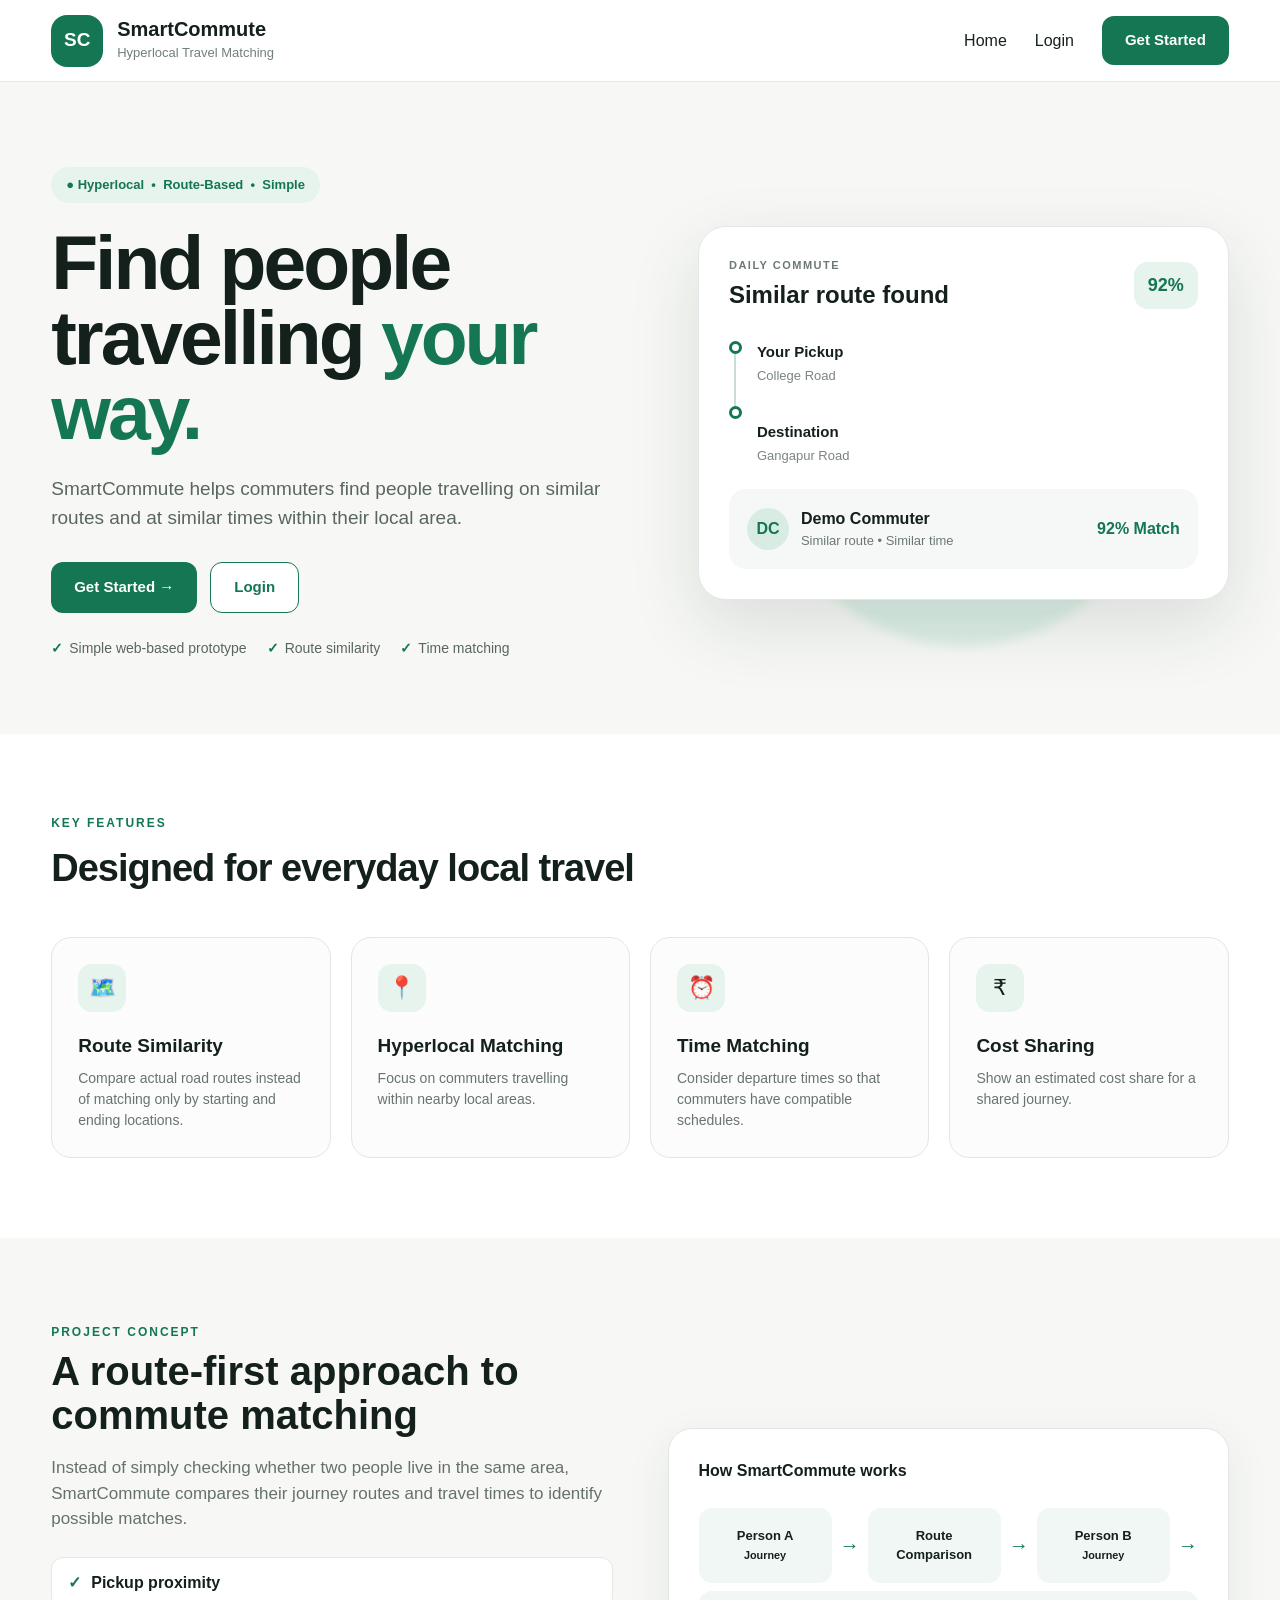
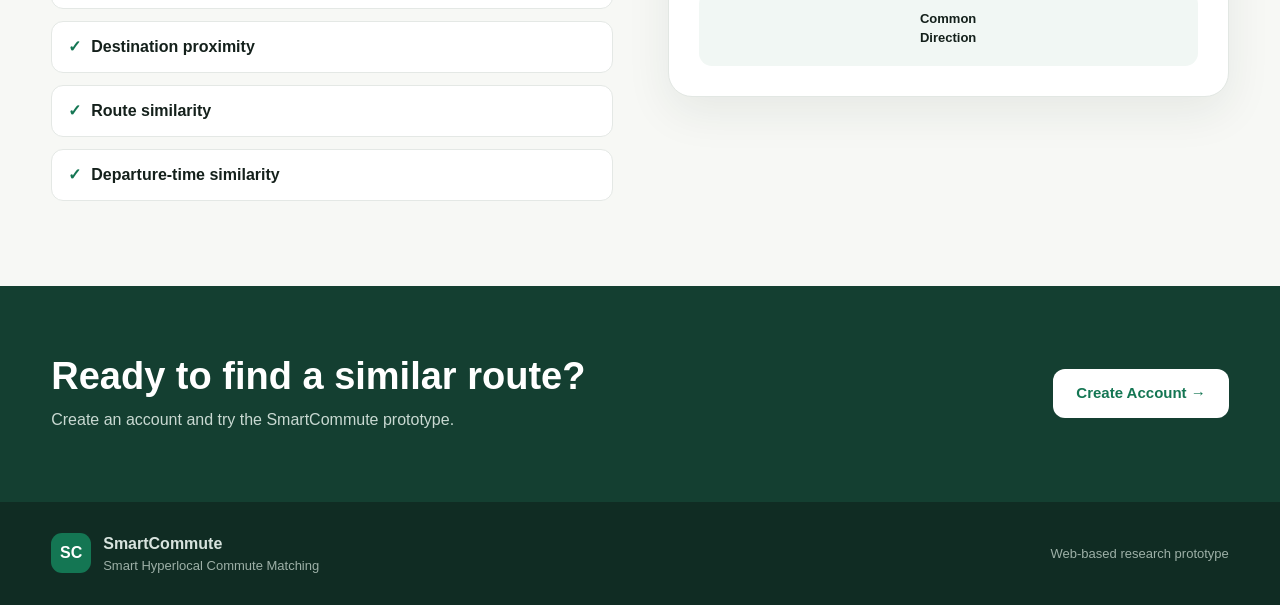
==== commit 4336601c: "Refactor index.html for improved layout and styling Updated the HTML structure and styles for better" ====
--- a/index.html
+++ b/index.html
@@ -1,639 +1,917 @@
 <!DOCTYPE html>
 <html lang="en">
 <head>
-    <meta charset="UTF-8">
-
-    <meta
-        name="viewport"
-        content="width=device-width, initial-scale=1.0"
-    >
-
-    <title>
-        Smart Hyperlocal Commute Matching System
-    </title>
-
-    <link
-        rel="stylesheet"
-        href="style.css"
-    >
-
-    <link
-        rel="preconnect"
-        href="https://fonts.googleapis.com"
-    >
-
-    <link
-        rel="preconnect"
-        href="https://fonts.gstatic.com"
-        crossorigin
-    >
-
-    <link
-        href="https://fonts.googleapis.com/css2?family=Inter:wght@400;500;600;700;800&display=swap"
-        rel="stylesheet"
-    >
+<meta charset="UTF-8">
+<meta name="viewport" content="width=device-width, initial-scale=1.0">
+<title>SmartCommute | Hyperlocal Travel Matching</title>
+
+<style>
+*{
+    margin:0;
+    padding:0;
+    box-sizing:border-box;
+}
+
+body{
+    font-family:Arial, Helvetica, sans-serif;
+    background:#f7f8f5;
+    color:#14201b;
+    line-height:1.5;
+}
+
+a{
+    text-decoration:none;
+    color:inherit;
+}
+
+.container{
+    width:min(1180px,92%);
+    margin:auto;
+}
+
+/* NAVBAR */
+.navbar{
+    height:82px;
+    background:#ffffff;
+    border-bottom:1px solid #e5e9e5;
+    display:flex;
+    align-items:center;
+}
+
+.nav-inner{
+    width:min(1180px,92%);
+    margin:auto;
+    display:flex;
+    align-items:center;
+    justify-content:space-between;
+}
+
+.logo-area{
+    display:flex;
+    align-items:center;
+    gap:14px;
+}
+
+.logo{
+    width:52px;
+    height:52px;
+    border-radius:16px;
+    background:#147653;
+    color:white;
+    display:flex;
+    align-items:center;
+    justify-content:center;
+    font-size:19px;
+    font-weight:800;
+}
+
+.brand h2{
+    font-size:20px;
+    line-height:1.1;
+}
+
+.brand p{
+    color:#718078;
+    font-size:13px;
+    margin-top:3px;
+}
+
+.nav-links{
+    display:flex;
+    align-items:center;
+    gap:28px;
+    font-size:16px;
+}
+
+.nav-links a:hover{
+    color:#147653;
+}
+
+.btn{
+    display:inline-flex;
+    align-items:center;
+    justify-content:center;
+    border:none;
+    cursor:pointer;
+    border-radius:12px;
+    padding:13px 23px;
+    font-size:15px;
+    font-weight:700;
+}
+
+.btn-primary{
+    background:#147653;
+    color:white;
+}
+
+.btn-primary:hover{
+    background:#0e6042;
+}
+
+.btn-outline{
+    border:1px solid #147653;
+    color:#147653;
+    background:white;
+}
+
+/* HERO */
+.hero{
+    padding:85px 0 75px;
+    overflow:hidden;
+}
+
+.hero-grid{
+    display:grid;
+    grid-template-columns:1.05fr .95fr;
+    align-items:center;
+    gap:60px;
+}
+
+.badge{
+    display:inline-flex;
+    align-items:center;
+    gap:8px;
+    background:#e7f3ed;
+    color:#147653;
+    border-radius:30px;
+    padding:8px 15px;
+    font-size:13px;
+    font-weight:700;
+    margin-bottom:22px;
+}
+
+.hero h1{
+    font-size:clamp(48px,6vw,78px);
+    line-height:.98;
+    letter-spacing:-3px;
+    margin-bottom:25px;
+}
+
+.hero h1 span{
+    color:#147653;
+}
+
+.hero-text{
+    font-size:19px;
+    color:#59665f;
+    max-width:600px;
+    margin-bottom:30px;
+}
+
+.hero-buttons{
+    display:flex;
+    gap:13px;
+    flex-wrap:wrap;
+}
+
+.checks{
+    display:flex;
+    gap:20px;
+    flex-wrap:wrap;
+    margin-top:25px;
+    color:#59665f;
+    font-size:14px;
+}
+
+.checks span::before{
+    content:"✓";
+    color:#147653;
+    font-weight:bold;
+    margin-right:6px;
+}
+
+/* DEMO CARD */
+.visual{
+    position:relative;
+}
+
+.glow{
+    position:absolute;
+    width:390px;
+    height:390px;
+    background:#dceee5;
+    border-radius:50%;
+    top:30px;
+    left:50%;
+    transform:translateX(-50%);
+    filter:blur(5px);
+}
+
+.route-card{
+    position:relative;
+    z-index:2;
+    background:white;
+    border:1px solid #e4e8e5;
+    border-radius:28px;
+    padding:30px;
+    box-shadow:0 25px 70px rgba(20,45,35,.13);
+}
+
+.card-top{
+    display:flex;
+    justify-content:space-between;
+    align-items:center;
+    margin-bottom:28px;
+}
+
+.small-label{
+    font-size:11px;
+    letter-spacing:1.5px;
+    font-weight:800;
+    color:#6d7973;
+    text-transform:uppercase;
+}
+
+.route-card h3{
+    font-size:24px;
+    margin-top:4px;
+}
+
+.score{
+    background:#e7f3ed;
+    color:#147653;
+    padding:10px 14px;
+    border-radius:14px;
+    font-weight:800;
+    font-size:18px;
+}
+
+.location{
+    display:flex;
+    gap:15px;
+    margin:20px 0;
+}
+
+.dot-column{
+    display:flex;
+    flex-direction:column;
+    align-items:center;
+}
+
+.dot{
+    width:13px;
+    height:13px;
+    border:3px solid #147653;
+    border-radius:50%;
+    background:white;
+}
+
+.line{
+    width:2px;
+    height:52px;
+    background:#cbdcd3;
+}
+
+.location strong{
+    display:block;
+    font-size:15px;
+}
+
+.location p{
+    color:#7b8580;
+    font-size:13px;
+    margin-top:2px;
+}
+
+.match-box{
+    background:#f5f8f6;
+    border-radius:17px;
+    padding:18px;
+    margin-top:24px;
+}
+
+.match-header{
+    display:flex;
+    justify-content:space-between;
+    align-items:center;
+}
+
+.person{
+    display:flex;
+    align-items:center;
+    gap:12px;
+}
+
+.avatar{
+    width:42px;
+    height:42px;
+    border-radius:50%;
+    background:#d9ece3;
+    display:flex;
+    align-items:center;
+    justify-content:center;
+    color:#147653;
+    font-weight:800;
+}
+
+.person p{
+    color:#6d7772;
+    font-size:13px;
+}
+
+.match-percent{
+    color:#147653;
+    font-weight:800;
+}
+
+/* FEATURES */
+.features{
+    padding:80px 0;
+    background:white;
+}
+
+.section-label{
+    color:#147653;
+    font-size:12px;
+    font-weight:800;
+    letter-spacing:2px;
+    text-transform:uppercase;
+    margin-bottom:8px;
+}
+
+.section-title{
+    font-size:38px;
+    margin-bottom:40px;
+    letter-spacing:-1px;
+}
+
+.feature-grid{
+    display:grid;
+    grid-template-columns:repeat(4,1fr);
+    gap:20px;
+}
+
+.feature{
+    border:1px solid #e2e7e3;
+    border-radius:20px;
+    padding:26px;
+    background:#fbfcfb;
+}
+
+.icon{
+    width:48px;
+    height:48px;
+    border-radius:14px;
+    background:#e7f3ed;
+    display:flex;
+    align-items:center;
+    justify-content:center;
+    font-size:22px;
+    margin-bottom:20px;
+}
+
+.feature h3{
+    margin-bottom:8px;
+    font-size:19px;
+}
+
+.feature p{
+    color:#68746d;
+    font-size:14px;
+}
+
+/* CONCEPT */
+.concept{
+    padding:85px 0;
+}
+
+.concept-grid{
+    display:grid;
+    grid-template-columns:1fr 1fr;
+    gap:55px;
+    align-items:center;
+}
+
+.concept h2{
+    font-size:40px;
+    line-height:1.1;
+    margin-bottom:18px;
+}
+
+.concept p{
+    color:#65716b;
+    font-size:17px;
+    margin-bottom:25px;
+}
+
+.criteria{
+    display:grid;
+    gap:12px;
+}
+
+.criteria div{
+    background:white;
+    border:1px solid #e4e8e5;
+    border-radius:12px;
+    padding:13px 16px;
+    font-weight:600;
+}
+
+.criteria div::before{
+    content:"✓";
+    color:#147653;
+    margin-right:10px;
+}
+
+/* SIMPLE DIAGRAM */
+.diagram{
+    background:#ffffff;
+    border:1px solid #e2e7e3;
+    border-radius:24px;
+    padding:30px;
+    box-shadow:0 15px 45px rgba(20,45,35,.08);
+}
+
+.diagram-title{
+    font-weight:800;
+    margin-bottom:25px;
+}
+
+.flow{
+    display:flex;
+    align-items:center;
+    gap:8px;
+    flex-wrap:wrap;
+}
+
+.flow-box{
+    flex:1;
+    min-width:120px;
+    text-align:center;
+    padding:18px 10px;
+    background:#f1f7f4;
+    border-radius:13px;
+    font-size:13px;
+    font-weight:700;
+}
+
+.arrow{
+    color:#147653;
+    font-size:20px;
+}
+
+/* CTA */
+.cta{
+    padding:70px 0;
+    background:#143f31;
+    color:white;
+}
+
+.cta-box{
+    display:flex;
+    justify-content:space-between;
+    align-items:center;
+    gap:30px;
+}
+
+.cta h2{
+    font-size:38px;
+    line-height:1.1;
+    margin-bottom:10px;
+}
+
+.cta p{
+    color:#c9d9d2;
+}
+
+.cta .btn{
+    background:white;
+    color:#147653;
+    white-space:nowrap;
+}
+
+/* FOOTER */
+footer{
+    background:#102c23;
+    color:#d8e3de;
+    padding:30px 0;
+}
+
+.footer-inner{
+    display:flex;
+    justify-content:space-between;
+    align-items:center;
+    gap:20px;
+}
+
+.footer-brand{
+    display:flex;
+    align-items:center;
+    gap:12px;
+}
+
+.footer-logo{
+    width:40px;
+    height:40px;
+    border-radius:11px;
+    background:#147653;
+    display:flex;
+    align-items:center;
+    justify-content:center;
+    font-weight:800;
+    color:white;
+}
+
+footer p{
+    color:#9db0a7;
+    font-size:13px;
+}
+
+/* MOBILE */
+@media(max-width:850px){
+
+    .nav-links{
+        gap:12px;
+        font-size:14px;
+    }
+
+    .nav-links .btn{
+        padding:10px 14px;
+    }
+
+    .hero{
+        padding:55px 0;
+    }
+
+    .hero-grid,
+    .concept-grid{
+        grid-template-columns:1fr;
+    }
+
+    .feature-grid{
+        grid-template-columns:1fr 1fr;
+    }
+
+    .hero h1{
+        font-size:52px;
+    }
+
+    .cta-box{
+        flex-direction:column;
+        align-items:flex-start;
+    }
+}
+
+@media(max-width:550px){
+
+    .navbar{
+        height:auto;
+        padding:15px 0;
+    }
+
+    .nav-inner{
+        flex-wrap:wrap;
+        gap:15px;
+    }
+
+    .nav-links{
+        width:100%;
+        justify-content:flex-end;
+    }
+
+    .brand h2{
+        font-size:18px;
+    }
+
+    .hero h1{
+        font-size:43px;
+        letter-spacing:-2px;
+    }
+
+    .hero-text{
+        font-size:16px;
+    }
+
+    .feature-grid{
+        grid-template-columns:1fr;
+    }
+
+    .section-title,
+    .concept h2,
+    .cta h2{
+        font-size:30px;
+    }
+
+    .route-card{
+        padding:22px;
+    }
+
+    .footer-inner{
+        flex-direction:column;
+        align-items:flex-start;
+    }
+}
+</style>
 </head>
 
-<body class="landing-page">
-
-    <!-- =====================================================
-         NAVBAR
-    ====================================================== -->
-
-    <header class="navbar">
-
-        <a
-            href="index.html"
-            class="brand"
-        >
-            <div class="brand-icon">
-                SC
-            </div>
-
-            <div class="brand-text">
-                <strong>SmartCommute</strong>
-                <span>Hyperlocal Travel Matching</span>
+<body>
+
+<!-- NAVBAR -->
+<header class="navbar">
+    <div class="nav-inner">
+
+        <a href="index.html" class="logo-area">
+            <div class="logo">SC</div>
+
+            <div class="brand">
+                <h2>SmartCommute</h2>
+                <p>Hyperlocal Travel Matching</p>
             </div>
         </a>
 
         <nav class="nav-links">
-
-            <a href="index.html" class="active">
-                Home
-            </a>
-
-            <a href="login.html">
-                Login
-            </a>
-
-            <a
-                href="register.html"
-                class="nav-register"
-            >
-                Get Started
-            </a>
-
+            <a href="index.html">Home</a>
+            <a href="login.html">Login</a>
+            <a href="register.html" class="btn btn-primary">Get Started</a>
         </nav>
 
-    </header>
-
-
-    <!-- =====================================================
-         HERO SECTION
-    ====================================================== -->
-
-    <main>
-
-        <section class="hero-section">
-
-            <div class="hero-content">
-
-                <div class="hero-badge">
-                    <span class="status-dot"></span>
-                    Hyperlocal • Route-Based • Simple
-                </div>
-
-                <h1>
-                    Find people travelling
-                    <span>your way.</span>
-                </h1>
-
-                <p class="hero-description">
-                    SmartCommute helps commuters find people
-                    travelling on similar routes and at similar
-                    times within their local area.
-                </p>
-
-                <div class="hero-actions">
-
-                    <a
-                        href="register.html"
-                        class="btn btn-primary btn-large"
-                    >
-                        Get Started
-                        <span>→</span>
-                    </a>
-
-                    <a
-                        href="login.html"
-                        class="btn btn-secondary btn-large"
-                    >
-                        Login
-                    </a>
-
-                </div>
-
-                <div class="hero-note">
-                    <span>✓</span>
-                    Simple web-based prototype
-                </div>
-
-            </div>
-
-
-            <!-- =================================================
-                 HERO VISUAL
-            ================================================== -->
-
-            <div class="hero-visual">
-
-                <div class="route-card">
-
-                    <div class="route-card-header">
-
-                        <div>
-                            <span class="small-label">
-                                DAILY COMMUTE
-                            </span>
-
-                            <h3>
-                                Similar route found
-                            </h3>
-                        </div>
-
-                        <div class="match-percentage">
-                            92%
-                        </div>
-
-                    </div>
-
-
-                    <div class="route-line">
-
-                        <div class="route-point start-point">
-                            <span></span>
-                        </div>
-
-                        <div class="route-details">
-
-                            <div>
-                                <strong>
-                                    Your Pickup
-                                </strong>
-
-                                <small>
-                                    College Road
-                                </small>
-                            </div>
-
-                            <div class="route-connector"></div>
-
-                            <div>
-                                <strong>
-                                    Destination
-                                </strong>
-
-                                <small>
-                                    Gangapur Road
-                                </small>
-                            </div>
-
-                        </div>
-
-                    </div>
-
-
-                    <div class="route-match">
-
-                        <div class="mini-avatar">
-                            DC
-                        </div>
-
-                        <div class="commuter-info">
-
-                            <strong>
-                                Demo Commuter
-                            </strong>
-
-                            <span>
-                                Similar route • Similar time
-                            </span>
-
-                        </div>
-
-                        <span class="match-tag">
-                            92% Match
-                        </span>
-
-                    </div>
-
-                </div>
-
-
-                <div class="floating-card floating-card-one">
-
-                    <span class="floating-icon">
-                        📍
-                    </span>
-
-                    <div>
-                        <strong>
-                            Nearby routes
-                        </strong>
-
-                        <small>
-                            Hyperlocal matching
-                        </small>
-                    </div>
-
-                </div>
-
-
-                <div class="floating-card floating-card-two">
-
-                    <span class="floating-icon">
-                        ⏱
-                    </span>
-
-                    <div>
-                        <strong>
-                            Similar timing
-                        </strong>
-
-                        <small>
-                            Match within a time window
-                        </small>
-                    </div>
-
-                </div>
-
-            </div>
-
-        </section>
-
-
-        <!-- =====================================================
-             HOW IT WORKS
-        ====================================================== -->
-
-        <section class="section how-section">
-
-            <div class="section-heading">
-
-                <span class="section-label">
-                    HOW IT WORKS
-                </span>
-
-                <h2>
-                    Three simple steps
-                </h2>
-
-                <p>
-                    Enter your journey, compare routes and
-                    connect with a suitable commuter.
-                </p>
-
-            </div>
-
-
-            <div class="steps-grid">
-
-                <article class="step-card">
-
-                    <div class="step-number">
-                        01
-                    </div>
-
-                    <div class="step-icon">
-                        📍
-                    </div>
-
-                    <h3>
-                        Enter your journey
-                    </h3>
-
-                    <p>
-                        Add your pickup location, destination,
-                        departure time and available seats.
-                    </p>
-
-                </article>
-
-
-                <article class="step-card">
-
-                    <div class="step-number">
-                        02
-                    </div>
-
-                    <div class="step-icon">
-                        🗺️
-                    </div>
-
-                    <h3>
-                        Compare routes
-                    </h3>
-
-                    <p>
-                        The system compares route similarity,
-                        pickup distance, destination distance
-                        and time.
-                    </p>
-
-                </article>
-
-
-                <article class="step-card">
-
-                    <div class="step-number">
-                        03
-                    </div>
-
-                    <div class="step-icon">
-                        🤝
-                    </div>
-
-                    <h3>
-                        Connect
-                    </h3>
-
-                    <p>
-                        View suitable matches and send a request
-                        to start a shared journey.
-                    </p>
-
-                </article>
-
-            </div>
-
-        </section>
-
-
-        <!-- =====================================================
-             FEATURES
-        ====================================================== -->
-
-        <section class="section features-section">
-
-            <div class="section-heading">
-
-                <span class="section-label">
-                    KEY FEATURES
-                </span>
-
-                <h2>
-                    Designed for everyday local travel
-                </h2>
-
-            </div>
-
-
-            <div class="features-grid">
-
-                <article class="feature-card">
-
-                    <div class="feature-icon">
-                        🗺️
-                    </div>
-
-                    <h3>
-                        Route Similarity
-                    </h3>
-
-                    <p>
-                        Compare actual road routes instead of
-                        matching only by starting and ending
-                        locations.
-                    </p>
-
-                </article>
-
-
-                <article class="feature-card">
-
-                    <div class="feature-icon">
-                        📍
-                    </div>
-
-                    <h3>
-                        Hyperlocal Matching
-                    </h3>
-
-                    <p>
-                        Focus on commuters travelling within
-                        nearby local areas.
-                    </p>
-
-                </article>
-
-
-                <article class="feature-card">
-
-                    <div class="feature-icon">
-                        ⏰
-                    </div>
-
-                    <h3>
-                        Time Matching
-                    </h3>
-
-                    <p>
-                        Consider departure times so that
-                        commuters have compatible schedules.
-                    </p>
-
-                </article>
-
-
-                <article class="feature-card">
-
-                    <div class="feature-icon">
-                        💰
-                    </div>
-
-                    <h3>
-                        Cost Sharing
-                    </h3>
-
-                    <p>
-                        Show an estimated cost share for a
-                        shared journey.
-                    </p>
-
-                </article>
-
-            </div>
-
-        </section>
-
-
-        <!-- =====================================================
-             PROJECT CONCEPT
-        ====================================================== -->
-
-        <section class="section concept-section">
-
-            <div class="concept-card">
-
-                <div class="concept-content">
-
-                    <span class="section-label">
-                        PROJECT CONCEPT
-                    </span>
-
-                    <h2>
-                        A route-first approach to
-                        commute matching
-                    </h2>
-
-                    <p>
-                        Instead of simply checking whether two
-                        people live in the same area, SmartCommute
-                        compares their journey routes and travel
-                        times to identify possible matches.
-                    </p>
-
-                    <div class="concept-points">
-
-                        <div>
-                            <span>✓</span>
-                            Pickup proximity
-                        </div>
-
-                        <div>
-                            <span>✓</span>
-                            Destination proximity
-                        </div>
-
-                        <div>
-                            <span>✓</span>
-                            Route similarity
-                        </div>
-
-                        <div>
-                            <span>✓</span>
-                            Departure-time similarity
-                        </div>
-
-                    </div>
-
-                </div>
-
-
-                <div class="concept-visual">
-
-                    <div class="concept-route">
-
-                        <div class="concept-location">
-                            <span class="location-dot"></span>
-                            Person A
-                        </div>
-
-                        <div class="concept-road"></div>
-
-                        <div class="concept-location">
-                            <span class="location-dot"></span>
-                            Person B
-                        </div>
-
-                        <div class="concept-road"></div>
-
-                        <div class="concept-location">
-                            <span class="destination-dot"></span>
-                            Common Direction
-                        </div>
-
-                    </div>
-
-                </div>
-
-            </div>
-
-        </section>
-
-
-        <!-- =====================================================
-             CALL TO ACTION
-        ====================================================== -->
-
-        <section class="cta-section">
-
-            <div class="cta-card">
-
-                <div>
-
-                    <span class="section-label">
-                        START YOUR JOURNEY
-                    </span>
-
-                    <h2>
-                        Ready to find a similar route?
-                    </h2>
-
-                    <p>
-                        Create an account and try the
-                        SmartCommute prototype.
-                    </p>
-
-                </div>
-
-                <a
-                    href="register.html"
-                    class="btn btn-primary btn-large"
-                >
-                    Create Account
-                    <span>→</span>
+    </div>
+</header>
+
+
+<!-- HERO -->
+<section class="hero">
+    <div class="container hero-grid">
+
+        <div>
+
+            <div class="badge">
+                ● Hyperlocal &nbsp;•&nbsp; Route-Based &nbsp;•&nbsp; Simple
+            </div>
+
+            <h1>
+                Find people<br>
+                travelling <span>your way.</span>
+            </h1>
+
+            <p class="hero-text">
+                SmartCommute helps commuters find people travelling
+                on similar routes and at similar times within their
+                local area.
+            </p>
+
+            <div class="hero-buttons">
+                <a href="register.html" class="btn btn-primary">
+                    Get Started →
                 </a>
 
-            </div>
-
-        </section>
-
-    </main>
-
-
-    <!-- =====================================================
-         FOOTER
-    ====================================================== -->
-
-    <footer class="footer">
-
-        <div class="footer-inner">
-
-            <div class="footer-brand">
-
-                <div class="brand-icon">
-                    SC
-                </div>
-
-                <div>
-                    <strong>
-                        SmartCommute
-                    </strong>
-
-                    <span>
-                        Smart Hyperlocal Commute Matching
-                    </span>
-                </div>
-
-            </div>
-
-
-            <div class="footer-links">
-
-                <a href="index.html">
-                    Home
-                </a>
-
-                <a href="login.html">
+                <a href="login.html" class="btn btn-outline">
                     Login
                 </a>
-
-                <a href="register.html">
-                    Register
-                </a>
-
-            </div>
-
-
-            <p class="footer-copy">
-                Web-based prototype for local commute matching.
+            </div>
+
+            <div class="checks">
+                <span>Simple web-based prototype</span>
+                <span>Route similarity</span>
+                <span>Time matching</span>
+            </div>
+
+        </div>
+
+
+        <!-- VISUAL CARD -->
+        <div class="visual">
+
+            <div class="glow"></div>
+
+            <div class="route-card">
+
+                <div class="card-top">
+                    <div>
+                        <div class="small-label">Daily Commute</div>
+                        <h3>Similar route found</h3>
+                    </div>
+
+                    <div class="score">92%</div>
+                </div>
+
+                <div class="location">
+
+                    <div class="dot-column">
+                        <div class="dot"></div>
+                        <div class="line"></div>
+                        <div class="dot"></div>
+                    </div>
+
+                    <div>
+                        <div>
+                            <strong>Your Pickup</strong>
+                            <p>College Road</p>
+                        </div>
+
+                        <div style="margin-top:36px">
+                            <strong>Destination</strong>
+                            <p>Gangapur Road</p>
+                        </div>
+                    </div>
+
+                </div>
+
+
+                <div class="match-box">
+
+                    <div class="match-header">
+
+                        <div class="person">
+
+                            <div class="avatar">DC</div>
+
+                            <div>
+                                <strong>Demo Commuter</strong>
+                                <p>Similar route • Similar time</p>
+                            </div>
+
+                        </div>
+
+                        <div class="match-percent">
+                            92% Match
+                        </div>
+
+                    </div>
+
+                </div>
+
+            </div>
+
+        </div>
+
+    </div>
+</section>
+
+
+<!-- FEATURES -->
+<section class="features">
+
+    <div class="container">
+
+        <div class="section-label">Key Features</div>
+
+        <h2 class="section-title">
+            Designed for everyday local travel
+        </h2>
+
+        <div class="feature-grid">
+
+            <div class="feature">
+                <div class="icon">🗺️</div>
+                <h3>Route Similarity</h3>
+                <p>
+                    Compare actual road routes instead of matching
+                    only by starting and ending locations.
+                </p>
+            </div>
+
+            <div class="feature">
+                <div class="icon">📍</div>
+                <h3>Hyperlocal Matching</h3>
+                <p>
+                    Focus on commuters travelling within nearby
+                    local areas.
+                </p>
+            </div>
+
+            <div class="feature">
+                <div class="icon">⏰</div>
+                <h3>Time Matching</h3>
+                <p>
+                    Consider departure times so that commuters
+                    have compatible schedules.
+                </p>
+            </div>
+
+            <div class="feature">
+                <div class="icon">₹</div>
+                <h3>Cost Sharing</h3>
+                <p>
+                    Show an estimated cost share for a shared journey.
+                </p>
+            </div>
+
+        </div>
+
+    </div>
+
+</section>
+
+
+<!-- PROJECT CONCEPT -->
+<section class="concept">
+
+    <div class="container concept-grid">
+
+        <div>
+
+            <div class="section-label">Project Concept</div>
+
+            <h2>
+                A route-first approach to commute matching
+            </h2>
+
+            <p>
+                Instead of simply checking whether two people live
+                in the same area, SmartCommute compares their
+                journey routes and travel times to identify
+                possible matches.
             </p>
 
+            <div class="criteria">
+                <div>Pickup proximity</div>
+                <div>Destination proximity</div>
+                <div>Route similarity</div>
+                <div>Departure-time similarity</div>
+            </div>
+
         </div>
 
-    </footer>
-
+
+        <div class="diagram">
+
+            <div class="diagram-title">
+                How SmartCommute works
+            </div>
+
+            <div class="flow">
+
+                <div class="flow-box">
+                    Person A<br>
+                    <small>Journey</small>
+                </div>
+
+                <div class="arrow">→</div>
+
+                <div class="flow-box">
+                    Route<br>
+                    Comparison
+                </div>
+
+                <div class="arrow">→</div>
+
+                <div class="flow-box">
+                    Person B<br>
+                    <small>Journey</small>
+                </div>
+
+                <div class="arrow">→</div>
+
+                <div class="flow-box">
+                    Common<br>
+                    Direction
+                </div>
+
+            </div>
+
+        </div>
+
+    </div>
+
+</section>
+
+
+<!-- CTA -->
+<section class="cta">
+
+    <div class="container cta-box">
+
+        <div>
+            <h2>Ready to find a similar route?</h2>
+
+            <p>
+                Create an account and try the SmartCommute prototype.
+            </p>
+        </div>
+
+        <a href="register.html" class="btn">
+            Create Account →
+        </a>
+
+    </div>
+
+</section>
+
+
+<!-- FOOTER -->
+<footer>
+
+    <div class="container footer-inner">
+
+        <div class="footer-brand">
+
+            <div class="footer-logo">SC</div>
+
+            <div>
+                <strong>SmartCommute</strong>
+                <p>Smart Hyperlocal Commute Matching</p>
+            </div>
+
+        </div>
+
+        <p>
+            Web-based research prototype
+        </p>
+
+    </div>
+
+</footer>
 
 </body>
 </html>
